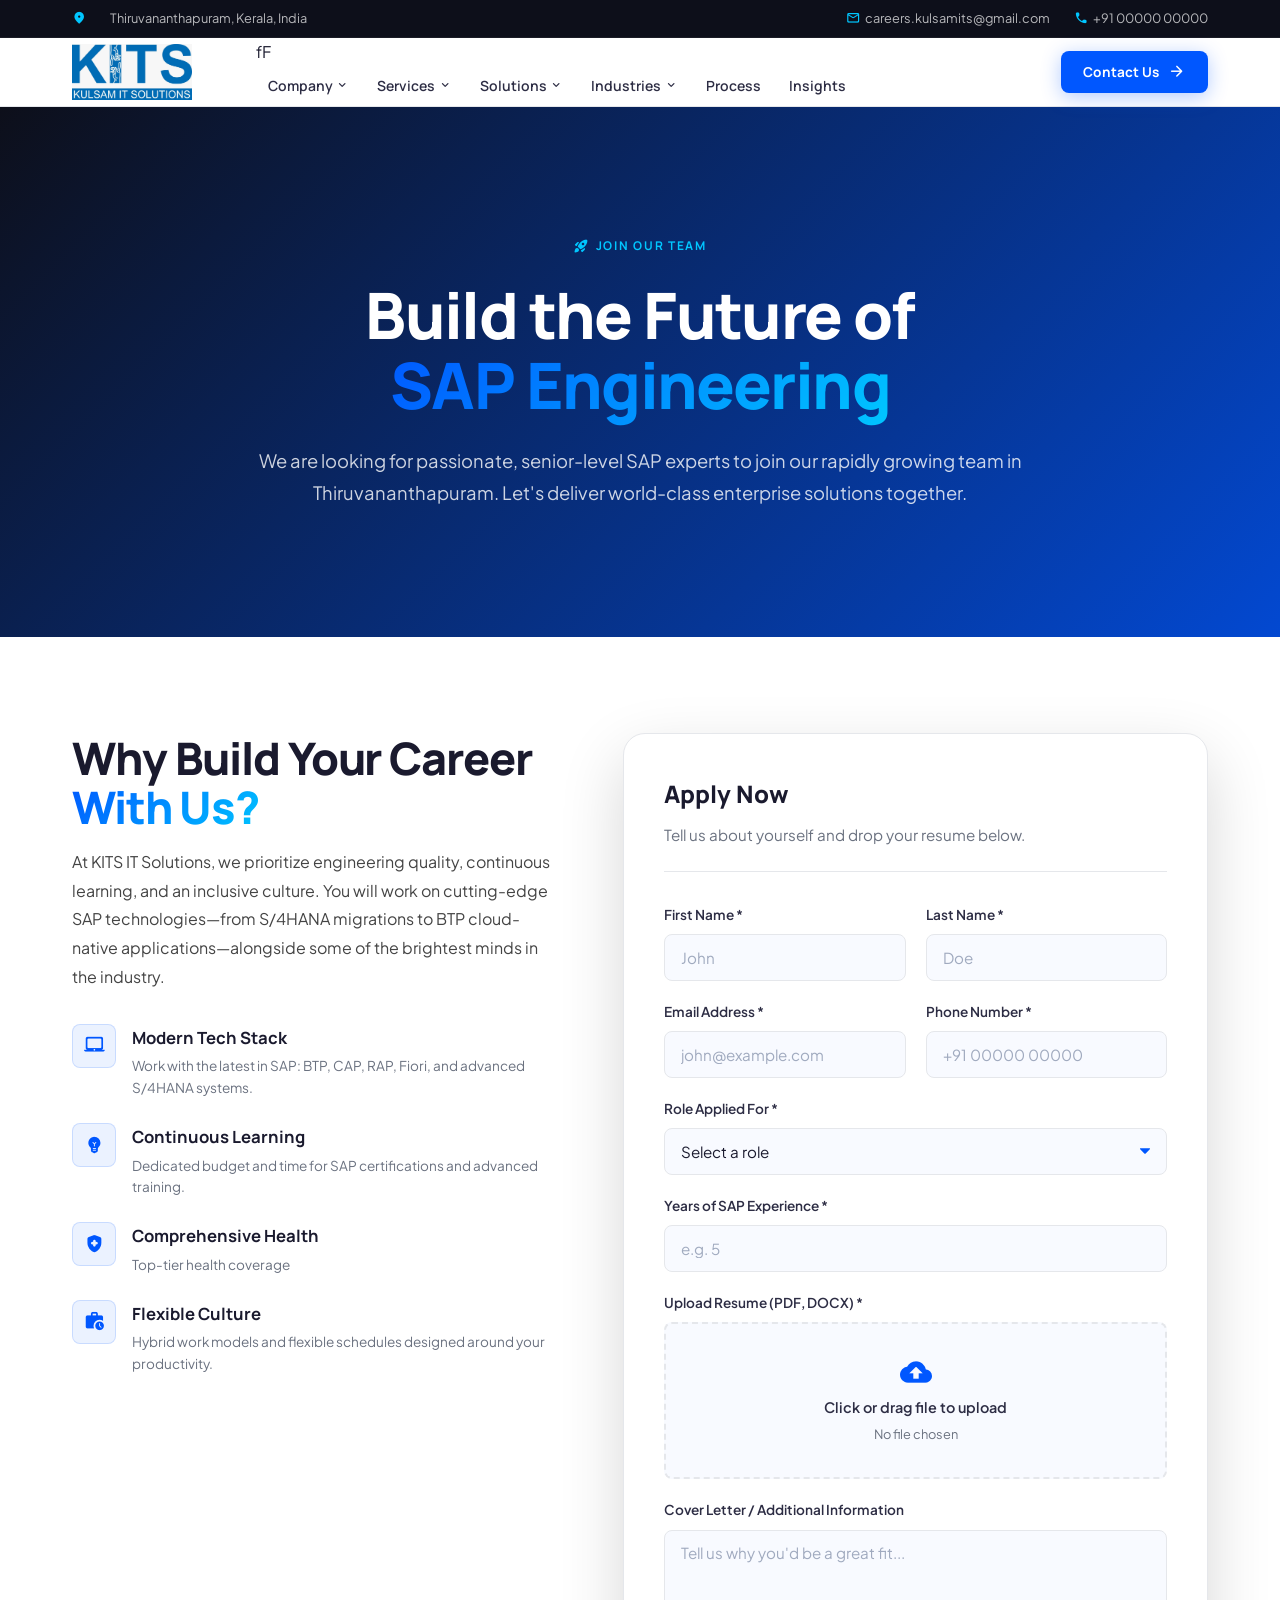
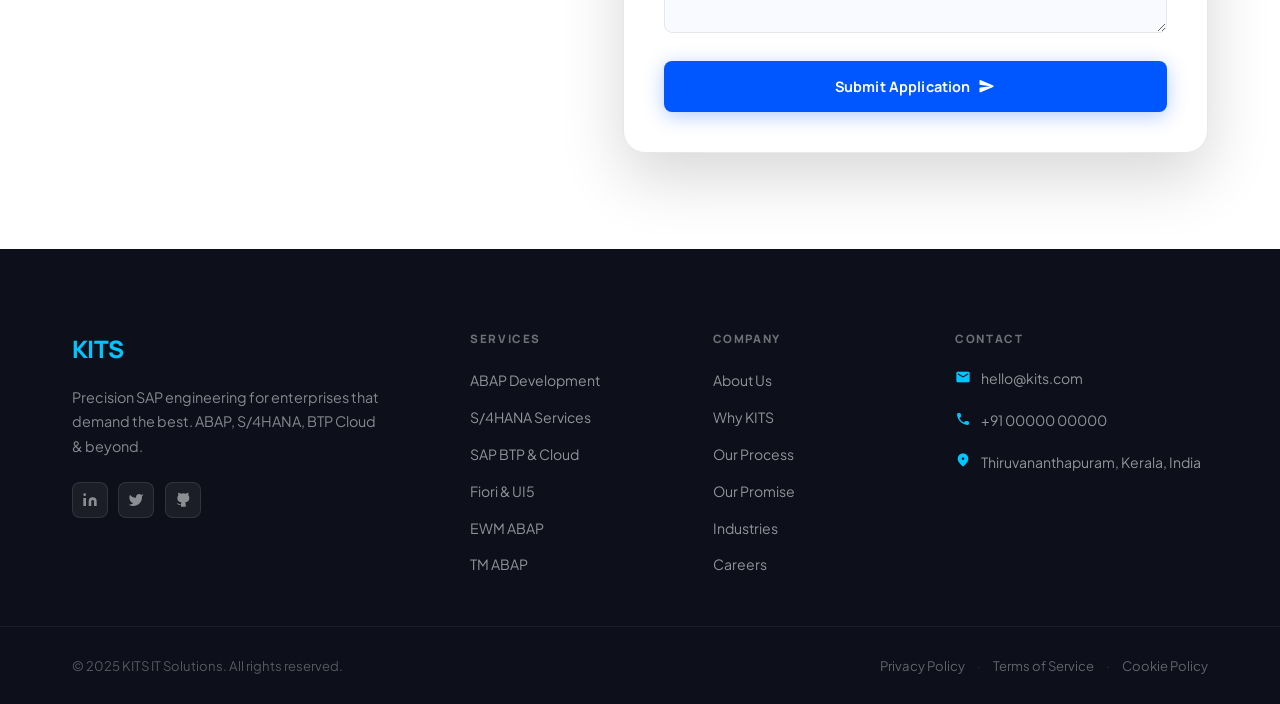
==== careers.html @ dc94e53b "careers.html" ====
<!DOCTYPE html>
<html lang="en">
<head>
  <meta charset="UTF-8"/>
  <meta name="viewport" content="width=device-width,initial-scale=1.0"/>
  <meta name="description" content="Join KITS  IT Solutions. We are looking for talented SAP professionals to join our team."/>
  <title>Careers | KITS IT Solutions</title>

  <!-- Google Fonts: Professional Stack -->
  <link rel="preconnect" href="https://fonts.googleapis.com"/>
  <link rel="preconnect" href="https://fonts.gstatic.com" crossorigin/>
  <link href="https://fonts.googleapis.com/css2?family=Plus+Jakarta+Sans:ital,wght@0,300;0,400;0,500;0,600;0,700;0,800;1,400&family=Manrope:wght@400;500;600;700;800&display=swap" rel="stylesheet"/>

  <!-- Google Material Icons -->
  <link href="https://fonts.googleapis.com/icon?family=Material+Icons+Round" rel="stylesheet"/>
  <link href="https://fonts.googleapis.com/icon?family=Material+Icons+Outlined" rel="stylesheet"/>

  <!-- Favicon -->
  <link rel="icon" type="image/svg+xml" href="data:image/svg+xml,<svg xmlns='http://www.w3.org/2000/svg' viewBox='0 0 32 32'><rect width='32' height='32' rx='8' fill='%230057FF'/><text x='5' y='23' font-ly='sans-serif' font-weight='900' font-size='17' fill='white'>K</text></svg>"/>

  <link rel="stylesheet" href="css/style.css"/>
</head>
<body>

<!-- ════════════════════════════════════════════════════════
     TOP BAR
════════════════════════════════════════════════════════ -->
<div class="topbar">
  <div class="topbar-inner">
    <div class="topbar-left">
      <span class="material-icons-round">location_on</span>
      Thiruvananthapuram, Kerala, India
    </div>
    <div class="topbar-right">
      <a href="mailto:careers.kulsamits@gmail.com">
        <span class="material-icons-round">mail_outline</span>
       careers.kulsamits@gmail.com
      </a>
      <a href="tel:+910000000000">
        <span class="material-icons-round">phone</span>
        +91 00000 00000
      </a>
    </div>
  </div>
</div>

<!-- ════════════════════════════════════════════════════════
     NAVBAR
════════════════════════════════════════════════════════ -->
<header id="navbar">
  <div class="nav-wrap">

    <img src="assets/images/kitss.jpeg" alt="Logo" width="120">
      <!-- Replace src with your actual logo: assets/images/logo.png -->
      <div class="logo-img-wrap">
        <div class="logo-fallback">
        </div>
      </div>
    </a>

    <nav class="nav-menu" aria-label="Main Navigation">fF
      <ul class="nav-list">

        <li class="has-dropdown">
          <a href="#">Company <span class="material-icons-round">expand_more</span></a>
          <div class="dropdown">
            <a href="index.html#about"><span class="material-icons-outlined">info</span>About Us</a>
            <a href="index.html#why"><span class="material-icons-outlined">groups</span>Leadership</a>
            <a href="index.html#trust"><span class="material-icons-outlined">handshake</span>Partnership</a>
            <a href="careers.html"><span class="material-icons-outlined">work</span>Careers</a>
          </div>
        </li>

        <li class="has-dropdown mega">
          <a href="#">Services <span class="material-icons-round">expand_more</span></a>
          <div class="dropdown mega-drop">
            <div class="mega-col">
              <p class="mega-heading">SAP Core</p>
              <a href="index.html#services"><span class="material-icons-outlined">code</span>ABAP Development</a>
              <a href="index.html#services"><span class="material-icons-outlined">rocket_launch</span>S/4HANA Services</a>
              <a href="index.html#services"><span class="material-icons-outlined">cloud</span>SAP BTP &amp; Cloud</a>
              <a href="index.html#services"><span class="material-icons-outlined">web</span>Fiori &amp; UI5</a>
            </div>
            <div class="mega-col">
              <p class="mega-heading">Specialist Modules</p>
              <a href="index.html#services"><span class="material-icons-outlined">warehouse</span>EWM ABAP</a>
              <a href="index.html#services"><span class="material-icons-outlined">local_shipping</span>TM ABAP</a>
              <a href="index.html#services"><span class="material-icons-outlined">integration_instructions</span>SAP Integration</a>
              <a href="index.html#services"><span class="material-icons-outlined">manage_accounts</span>SAP AMS</a>
            </div>
            <div class="mega-col">
              <p class="mega-heading">Advisory</p>
              <a href="index.html#process"><span class="material-icons-outlined">psychology</span>SAP Consulting</a>
              <a href="index.html#process"><span class="material-icons-outlined">sync_alt</span>Migration Services</a>
              <a href="index.html#process"><span class="material-icons-outlined">upgrade</span>Upgrade &amp; Rollout</a>
              <a href="index.html#process"><span class="material-icons-outlined">support_agent</span>Managed Services</a>
            </div>
          </div>
        </li>

        <li class="has-dropdown">
          <a href="#">Solutions <span class="material-icons-round">expand_more</span></a>
          <div class="dropdown">
            <a href="index.html#services"><span class="material-icons-outlined">dns</span>SAP Business Suite</a>
            <a href="index.html#services"><span class="material-icons-outlined">cloud_done</span>SAP Cloud ERP</a>
            <a href="index.html#services"><span class="material-icons-outlined">hub</span>SAP BTP Plat</a>
            <a href="index.html#services"><span class="material-icons-outlined">analytics</span>SAP Analytics Cloud</a>
          </div>
        </li>

        <li class="has-dropdown">
          <a href="#">Industries <span class="material-icons-round">expand_more</span></a>
          <div class="dropdown two-col">
            <a href="#"><span class="material-icons-outlined">precision_manufacturing</span>Manufacturing</a>
            <a href="#"><span class="material-icons-outlined">directions_car</span>Automotive</a>
            <a href="#"><span class="material-icons-outlined">water_drop</span>Oil &amp; Gas</a>
            <a href="#"><span class="material-icons-outlined">account_balance</span>BFSI</a>
            <a href="#"><span class="material-icons-outlined">restaurant</span>Food &amp; Beverage</a>
            <a href="#"><span class="material-icons-outlined">biotech</span>Life Science</a>
          </div>
        </li>

        <li><a href="index.html#process">Process</a></li>
        <li><a href="index.html#trust">Insights</a></li>
      </ul>
    </nav>

    <a href="index.html#cta" class="btn btn-primary nav-cta">
      Contact Us
      <span class="material-icons-round">arrow_forward</span>
    </a>

    <button class="hamburger" aria-label="Toggle menu" aria-expanded="false">
      <span class="material-icons-round">menu</span>
    </button>
  </div>

  <!-- Mobile Drawer -->
  <div class="mobile-drawer" id="mobileDrawer">
    <div class="drawer-inner">
      <button class="drawer-close" aria-label="Close menu">
        <span class="material-icons-round">close</span>
      </button>
      <a href="index.html#about">About Us</a>
      <a href="index.html#services">Services</a>
      <a href="index.html#why">Why KITS</a>
      <a href="index.html#process">Process</a>
      <a href="index.html#trust">Trust</a>
      <a href="index.html#cta" class="btn btn-primary">Contact Us</a>
    </div>
  </div>
</header>

<!-- ════════════════════════════════════════════════════════
     HERO: CAREERS
════════════════════════════════════════════════════════ -->
<section class="careers-hero section-dark" style="position: relative; padding: 8rem 0; overflow: hidden;">
  <!-- Full bleed background image with dark gradient overlay -->
  <div class="hero-bg-img" aria-hidden="true" style="background-image:url('https://images.unsplash.com/photo-1522071820081-009f0129c71c?w=1920&q=80&auto=format&fit=crop'); position: absolute; inset: 0; background-size: cover; background-position: center;"></div>
  <div class="hero-overlay" aria-hidden="true" style="position: absolute; inset: 0; background: linear-gradient(135deg, rgba(13, 15, 26, 0.95) 0%, rgba(0, 87, 255, 0.8) 100%);"></div>
  
  <div class="container" style="position: relative; z-index: 2; text-align: center;">
    <div class="section-eyebrow light reveal" style="justify-content: center; margin-bottom: 1.5rem;">
      <span class="material-icons-round">rocket_launch</span> Join Our Team
    </div>
    <h1 class="section-title light reveal rd1" style="font-size: clamp(2.5rem, 5vw, 4rem); margin-bottom: 1.5rem;">
      Build the Future of <br/><span class="highlight">SAP Engineering</span>
    </h1>
    <p class="section-desc reveal rd2" style="max-width: 60ch; margin: 0 auto; color: rgba(255,255,255,0.8); font-size: 1.15rem;">
      We are looking for passionate, senior-level SAP experts to join our rapidly growing team in Thiruvananthapuram. Let's deliver world-class enterprise solutions together.
    </p>
  </div>
</section>

<!-- ════════════════════════════════════════════════════════
     CAREERS FORM SECTION
════════════════════════════════════════════════════════ -->
<section class="section" id="apply">
  <div class="container">
    <div class="careers-layout">
      <!-- Left side: Value proposition -->
      <div class="careers-info reveal">
        <h2 class="section-title">Why Build Your Career <span class="highlight">With Us?</span></h2>
        <p class="body-text" style="margin-bottom: 2rem;">
          At  KITS  IT  Solutions, we prioritize engineering quality, continuous learning, and an inclusive culture. You will work on cutting-edge SAP technologies—from S/4HANA migrations to BTP cloud-native applications—alongside some of the brightest minds in the industry.
        </p>

        <div class="careers-perks">
          <div class="perk-item">
            <div class="perk-icon"><span class="material-icons-round">laptop_mac</span></div>
            <div>
              <h4>Modern Tech Stack</h4>
              <p>Work with the latest in SAP: BTP, CAP, RAP, Fiori, and advanced S/4HANA systems.</p>
            </div>
          </div>
          <div class="perk-item">
            <div class="perk-icon"><span class="material-icons-round">emoji_objects</span></div>
            <div>
              <h4>Continuous Learning</h4>
              <p>Dedicated budget and time for SAP certifications and advanced training.</p>
            </div>
          </div>
          <div class="perk-item">
            <div class="perk-icon"><span class="material-icons-round">health_and_safety</span></div>
            <div>
              <h4>Comprehensive Health</h4>
              <p>Top-tier health coverage </p>
            </div>
          </div>
          <div class="perk-item">
            <div class="perk-icon"><span class="material-icons-round">work_history</span></div>
            <div>
              <h4>Flexible Culture</h4>
              <p>Hybrid work models and flexible schedules designed around your productivity.</p>
            </div>
          </div>
        </div>
      </div>

      <!-- Right side: Application Form -->
      <div class="careers-form-wrap reveal rd1">
        <div class="form-card">
          <div class="form-header">
            <h3>Apply Now</h3>
            <p>Tell us about yourself and drop your resume below.</p>
          </div>
          
          <!-- We use formsubmit.co to send the application directly to the email without a backend -->
          <form action="https://formbold.com/s/9XlZM" method="POST" enctype="multipart/form-data" class="apply-form">
            
            <!-- Formsubmit Configurations -->
            <input type="hidden" name="_subject" value="New Career Application from KITS Website!">
            <input type="hidden" name="_captcha" value="false">
            <input type="hidden" name="_template" value="table">
            <!-- The _next input can be set to redirect to a thank you page. We can use the current page for now -->
            <!-- <input type="hidden" name="_next" value="https://yourwebsite.com/thanks.html"> -->

            <div class="form-row">
              <div class="form-group">
                <label for="firstName">First Name *</label>
                <input type="text" id="firstName" name="First Name" class="form-control" required placeholder="John">
              </div>
              <div class="form-group">
                <label for="lastName">Last Name *</label>
                <input type="text" id="lastName" name="Last Name" class="form-control" required placeholder="Doe">
              </div>
            </div>

            <div class="form-row">
              <div class="form-group">
                <label for="email">Email Address *</label>
                <input type="email" id="email" name="Email" class="form-control" required placeholder="john@example.com">
              </div>
              <div class="form-group">
                <label for="phone">Phone Number *</label>
                <input type="tel" id="phone" name="Phone" class="form-control" required placeholder="+91 00000 00000">
              </div>
            </div>

            <div class="form-group">
              <label for="role">Role Applied For *</label>
              <select id="role" name="Role" class="form-control form-select" required>
                <option value="" disabled selected>Select a role</option>
                <option value="Senior SAP ABAP Developer">Senior SAP ABAP Developer</option>
                <option value="SAP S/4HANA Consultant">SAP S/4HANA Consultant</option>
                <option value="SAP BTP / CAP Developer">SAP BTP / CAP Developer</option>
                <option value="SAP Fiori / UI5 Developer">SAP Fiori / UI5 Developer</option>
                <option value="SAP EWM Specialist">SAP EWM Specialist</option>
                <option value="SAP TM Specialist">SAP TM Specialist</option>
                <option value="Other">Other</option>
              </select>
            </div>

            <div class="form-group">
              <label for="experience">Years of SAP Experience *</label>
              <input type="number" id="experience" name="Experience (Years)" class="form-control" required min="0" max="40" placeholder="e.g. 5">
            </div>

            <div class="form-group">
              <label for="resume">Upload Resume (PDF, DOCX) *</label>
              <div class="file-upload-wrapper">
                <input type="file" id="resume" name="attachment" class="file-input" accept=".pdf,.doc,.docx" required>
                <div class="file-upload-ui">
                  <span class="material-icons-round file-icon">cloud_upload</span>
                  <span class="file-text">Click or drag file to upload</span>
                  <span class="file-name" id="fileName">No file chosen</span>
                </div>
              </div>
            </div>

            <div class="form-group">
              <label for="message">Cover Letter / Additional Information</label>
              <textarea id="message" name="Message" class="form-control" rows="4" placeholder="Tell us why you'd be a great fit..."></textarea>
            </div>

            <button type="submit" class="btn btn-primary submit-btn">
              Submit Application
              <span class="material-icons-round">send</span>
            </button>
          </form>
        </div>
      </div>
    </div>
  </div>
</section>

<!-- ════════════════════════════════════════════════════════
     FOOTER
════════════════════════════════════════════════════════ -->
<footer id="footer">
  <div class="footer-top">
    <div class="container footer-grid">

      <div class="footer-brand">
        <div class="logo-fallback footer-logo">
          <span>KITS</span>
        </div>
        <p>Precision SAP engineering for enterprises that demand the best. ABAP, S/4HANA, BTP Cloud &amp; beyond.</p>
        <div class="footer-social">
          <a href="#" aria-label="LinkedIn">
            <svg viewBox="0 0 24 24" fill="currentColor"><path d="M16 8a6 6 0 0 1 6 6v7h-4v-7a2 2 0 0 0-2-2 2 2 0 0 0-2 2v7h-4v-7a6 6 0 0 1 6-6z"/><rect x="2" y="9" width="4" height="12"/><circle cx="4" cy="4" r="2"/></svg>
          </a>
          <a href="#" aria-label="Twitter">
            <svg viewBox="0 0 24 24" fill="currentColor"><path d="M23 3a10.9 10.9 0 0 1-3.14 1.53 4.48 4.48 0 0 0-7.86 3v1A10.66 10.66 0 0 1 3 4s-4 9 5 13a11.64 11.64 0 0 1-7 2c9 5 20 0 20-11.5a4.5 4.5 0 0 0-.08-.83A7.72 7.72 0 0 0 23 3z"/></svg>
          </a>
          <a href="#" aria-label="GitHub">
            <svg viewBox="0 0 24 24" fill="currentColor"><path d="M9 19c-5 1.5-5-2.5-7-3m14 6v-3.87a3.37 3.37 0 0 0-.94-2.61c3.14-.35 6.44-1.54 6.44-7A5.44 5.44 0 0 0 20 4.77 5.07 5.07 0 0 0 19.91 1S18.73.65 16 2.48a13.38 13.38 0 0 0-7 0C6.27.65 5.09 1 5.09 1A5.07 5.07 0 0 0 5 4.77a5.44 5.44 0 0 0-1.5 3.78c0 5.42 3.3 6.61 6.44 7A3.37 3.37 0 0 0 9 18.13V22"/></svg>
          </a>
        </div>
      </div>

      <div class="footer-col">
        <h5>Services</h5>
        <ul>
          <li><a href="index.html#services">ABAP Development</a></li>
          <li><a href="index.html#services">S/4HANA Services</a></li>
          <li><a href="index.html#services">SAP BTP &amp; Cloud</a></li>
          <li><a href="index.html#services">Fiori &amp; UI5</a></li>
          <li><a href="index.html#services">EWM ABAP</a></li>
          <li><a href="index.html#services">TM ABAP</a></li>
        </ul>
      </div>

      <div class="footer-col">
        <h5>Company</h5>
        <ul>
          <li><a href="index.html#about">About Us</a></li>
          <li><a href="index.html#why">Why KITS</a></li>
          <li><a href="index.html#process">Our Process</a></li>
          <li><a href="index.html#trust">Our Promise</a></li>
          <li><a href="index.html#industries">Industries</a></li>
          <li><a href="careers.html">Careers</a></li>
        </ul>
      </div>

      <div class="footer-col">
        <h5>Contact</h5>
        <ul class="contact-list">
          <li>
            <span class="material-icons-round">mail</span>
            <a href="mailto:hello@kits.com">hello@kits.com</a>
          </li>
          <li>
            <span class="material-icons-round">call</span>
            <a href="tel:+910000000000">+91 00000 00000</a>
          </li>
          <li>
            <span class="material-icons-round">location_on</span>
            Thiruvananthapuram, Kerala, India
          </li>
        </ul>
      </div>

    </div>
  </div>

  <div class="footer-bottom">
    <div class="container footer-bottom-inner">
      <p>&copy; 2025 KITS IT Solutions. All rights reserved.</p>
      <div class="footer-legal">
        <a href="#">Privacy Policy</a>
        <span>·</span>
        <a href="#">Terms of Service</a>
        <span>·</span>
        <a href="#">Cookie Policy</a>
      </div>
    </div>
  </div>
</footer>

<script src="js/main.js" defer></script>
<!-- File Upload Script for custom UI -->
<script>
  document.addEventListener('DOMContentLoaded', () => {
    const fileInput = document.getElementById('resume');
    const fileNameDisplay = document.getElementById('fileName');

    if (fileInput) {
      fileInput.addEventListener('change', (e) => {
        if (e.target.files.length > 0) {
          fileNameDisplay.textContent = e.target.files[0].name;
          fileNameDisplay.style.color = 'var(--blue)';
          fileNameDisplay.style.fontWeight = '600';
        } else {
          fileNameDisplay.textContent = 'No file chosen';
          fileNameDisplay.style.color = '';
          fileNameDisplay.style.fontWeight = '';
        }
      });
    }
  });
</script>
</body>
</html>
---- css/style.css ----
/* ══════════════════════════════════════════════════════════
   KITS Kulism IT Solutions v2 — Professional Stylesheet
   Fonts: Plus Jakarta Sans + Manrope
   Icons: Google Material Icons
   ══════════════════════════════════════════════════════════ */

/* ─── RESET ────────────────────────────────────────────────── */
*,*::before,*::after{box-sizing:border-box;margin:0;padding:0}
html{scroll-behavior:smooth;font-size:16px}
body{font-family:'Plus Jakarta Sans',sans-serif;background:#fff;color:#1a1a2e;line-height:1.65;overflow-x:hidden;-webkit-font-smoothing:antialiased}
img{max-width:100%;display:block;object-fit:cover}
a{text-decoration:none;color:inherit}
ul{list-style:none}
button{cursor:pointer;border:none;background:none;font-family:inherit}
::selection{background:rgba(0,87,255,.18)}

/* ─── VARIABLES ─────────────────────────────────────────────── */
:root{
  --blue:      #0057FF;
  --blue-dk:   #0041CC;
  --cyan:      #00C6FF;
  --purple:    #7B2FFF;
  --orange:    #FF6B35;
  --dark:      #0D0F1A;
  --dark-2:    #13162A;
  --ink:       #1a1a2e;
  --ink-soft:  #2d2d44;
  --muted:     #6B7280;
  --border:    #E5E7EB;
  --bg-alt:    #F8FAFF;
  --white:     #fff;
  --grad-main: linear-gradient(135deg,#0057FF 0%,#00C6FF 100%);
  --grad-hero: linear-gradient(160deg,#0057FF 0%,#7B2FFF 60%,#00C6FF 100%);
  --shadow-sm: 0 2px 8px rgba(0,0,0,.08);
  --shadow-md: 0 8px 32px rgba(0,0,0,.12);
  --shadow-lg: 0 24px 64px rgba(0,0,0,.16);
  --r-sm:  8px;
  --r:     14px;
  --r-lg:  22px;
  --r-xl:  32px;
  --ease:  cubic-bezier(.22,1,.36,1);
}

/* ─── SCROLLBAR ─────────────────────────────────────────────── */
::-webkit-scrollbar{width:6px}
::-webkit-scrollbar-track{background:#f0f0f0}
::-webkit-scrollbar-thumb{background:var(--blue);border-radius:99px}

/* ─── CONTAINER ─────────────────────────────────────────────── */
.container{max-width:1200px;margin:0 auto;padding:0 2rem}

/* ─── REVEAL ANIMATIONS ─────────────────────────────────────── */
.reveal{opacity:0;transform:translateY(40px);transition:opacity .75s var(--ease),transform .75s var(--ease)}
.reveal.in-view{opacity:1;transform:none}
.rd1{transition-delay:.12s}
.rd2{transition-delay:.24s}
.rd3{transition-delay:.36s}
.rd4{transition-delay:.48s}

/* ─── KINETIC ANIMATIONS ────────────────────────────────────── */
@keyframes kinetic-slide-up{
  from{opacity:0;transform:translateY(50px) skewY(1deg)}
  to  {opacity:1;transform:none}
}
@keyframes kinetic-fade-in{
  from{opacity:0;transform:translateY(20px)}
  to  {opacity:1;transform:none}
}
@keyframes float-y{
  0%,100%{transform:translateY(0)}
  50%    {transform:translateY(-16px)}
}
@keyframes float-y2{
  0%,100%{transform:translateY(0) rotate(-3deg)}
  50%    {transform:translateY(-12px) rotate(3deg)}
}
@keyframes ticker-scroll{
  from{transform:translateX(0)}
  to  {transform:translateX(-50%)}
}
@keyframes pulse-ring{
  0%{transform:scale(1);opacity:.6}
  100%{transform:scale(2.2);opacity:0}
}
@keyframes spin-slow{
  from{transform:rotate(0deg)}
  to  {transform:rotate(360deg)}
}
@keyframes bar-grow{
  from{width:0}
  to  {width:var(--w)}
}

.kinetic-slide{
  display:inline-block;
  opacity:0;
  animation:kinetic-slide-up .9s var(--ease) both;
  animation-delay:var(--delay,0s);
}
.kinetic-fade{
  opacity:0;
  animation:kinetic-fade-in .75s var(--ease) both;
  animation-delay:var(--delay,0s);
}

/* ─── UTILITY ───────────────────────────────────────────────── */
.highlight{
  background:var(--grad-main);
  -webkit-background-clip:text;
  -webkit-text-fill-color:transparent;
  background-clip:text;
}
.section{padding:6rem 0}
.section-dark{background:var(--dark);color:var(--white)}
.section-light-alt{background:var(--bg-alt)}
.section-header{margin-bottom:3.5rem}
.section-eyebrow{
  display:inline-flex;align-items:center;gap:.4rem;
  font-family:'Manrope',sans-serif;font-size:.75rem;font-weight:700;
  letter-spacing:.14em;text-transform:uppercase;color:var(--blue);
  margin-bottom:1rem;
}
.section-eyebrow.light{color:var(--cyan)}
.section-eyebrow .material-icons-round{font-size:1rem}
.section-title{
  font-family:'Manrope',sans-serif;
  font-size:clamp(1.9rem,3.5vw,3rem);
  font-weight:800;letter-spacing:-.025em;line-height:1.1;
  color:var(--ink);margin-bottom:1rem;
}
.section-title.light{color:var(--white)}
.section-desc{font-size:1.05rem;color:var(--muted);line-height:1.75}
.body-text{font-size:1rem;color:#444;line-height:1.8;margin-bottom:1rem}
.section-cta{text-align:center;margin-top:3rem}

/* ─── BUTTONS ───────────────────────────────────────────────── */
.btn{
  display:inline-flex;align-items:center;gap:.5rem;
  font-family:'Manrope',sans-serif;font-weight:700;font-size:.9rem;
  letter-spacing:.01em;padding:.75rem 1.6rem;border-radius:var(--r-sm);
  transition:all .25s var(--ease);position:relative;overflow:hidden;
  white-space:nowrap;
}
.btn .material-icons-round{font-size:1.1rem;transition:transform .25s}
.btn:hover .material-icons-round{transform:translateX(3px)}

.btn-primary{
  background:var(--blue);color:#fff;
  box-shadow:0 4px 20px rgba(0,87,255,.3);
}
.btn-primary:hover{background:var(--blue-dk);box-shadow:0 8px 28px rgba(0,87,255,.45);transform:translateY(-2px)}

.btn-outline{
  background:transparent;color:var(--white);
  border:2px solid rgba(255,255,255,.35);
}
.btn-outline:hover{border-color:#fff;background:rgba(255,255,255,.1);transform:translateY(-2px)}

.btn-outline-light{
  background:transparent;color:var(--white);
  border:2px solid rgba(255,255,255,.45);
}
.btn-outline-light:hover{background:rgba(255,255,255,.12);transform:translateY(-2px)}

.btn-white{
  background:#fff;color:var(--blue);
  box-shadow:0 4px 20px rgba(0,0,0,.15);
}
.btn-white:hover{background:#f0f4ff;transform:translateY(-2px)}

.btn-lg{padding:.95rem 2.2rem;font-size:.95rem}

/* ══════════════════════════════════════════════════════════
   TOP BAR
══════════════════════════════════════════════════════════ */
.topbar{
  background:var(--dark);color:rgba(255,255,255,.7);
  font-size:.8rem;padding:.5rem 0;
  border-bottom:1px solid rgba(255,255,255,.06);
}
.topbar-inner{
  max-width:1200px;margin:0 auto;padding:0 2rem;
  display:flex;justify-content:space-between;align-items:center;
  flex-wrap:wrap;gap:.5rem;
}
.topbar-left,.topbar-right{display:flex;align-items:center;gap:1.5rem}
.topbar-left .material-icons-round,
.topbar-right .material-icons-round{font-size:.9rem;color:var(--cyan)}
.topbar-right a{
  display:flex;align-items:center;gap:.3rem;color:rgba(255,255,255,.7);
  transition:color .2s;
}
.topbar-right a:hover{color:#fff}

/* ══════════════════════════════════════════════════════════
   NAVBAR
══════════════════════════════════════════════════════════ */
#navbar{
  position:sticky;top:0;z-index:1000;
  background:rgba(255,255,255,.97);
  backdrop-filter:blur(20px);-webkit-backdrop-filter:blur(20px);
  border-bottom:1px solid var(--border);
  transition:box-shadow .3s;
}
#navbar.scrolled{box-shadow:0 4px 24px rgba(0,0,0,.1)}
.nav-wrap{
  max-width:1200px;margin:0 auto;padding:0 2rem;
  display:flex;align-items:center;gap:2rem;height:68px;
}

/* Logo */
.nav-logo{flex-shrink:0}
.logo-fallback{
  font-family:'Manrope',sans-serif;font-weight:900;font-size:1.3rem;
  letter-spacing:-.03em;display:flex;align-items:baseline;gap:2px;
}
.logo-fallback span{color:var(--blue)}
.logo-fallback em{font-style:normal;color:var(--ink);font-weight:500;font-size:1rem}
.footer-logo{font-size:1.5rem}
.footer-logo span{color:var(--cyan)}
.footer-logo em{color:rgba(255,255,255,.8)}

/* Nav menu */
.nav-menu{flex:1}
.nav-list{display:flex;align-items:center;gap:.25rem}
.nav-list > li > a{
  display:flex;align-items:center;gap:.15rem;
  font-family:'Manrope',sans-serif;font-weight:600;font-size:.875rem;
  color:var(--ink-soft);padding:.5rem .75rem;border-radius:6px;
  transition:color .2s,background .2s;white-space:nowrap;
}
.nav-list > li > a .material-icons-round{font-size:.9rem;transition:transform .25s}
.nav-list > li:hover > a{color:var(--blue);background:rgba(0,87,255,.06)}
.nav-list > li:hover > a .material-icons-round{transform:rotate(180deg)}

/* Dropdown */
.has-dropdown{position:relative}
.dropdown{
  position:absolute;top:calc(100% + 8px);left:0;
  background:#fff;border:1px solid var(--border);
  border-radius:var(--r);min-width:240px;
  padding:.75rem;
  box-shadow:var(--shadow-lg);
  opacity:0;pointer-events:none;transform:translateY(10px);
  transition:all .25s var(--ease);z-index:100;
}
.has-dropdown:hover .dropdown{opacity:1;pointer-events:all;transform:none}
.dropdown a{
  display:flex;align-items:center;gap:.6rem;
  font-size:.875rem;font-weight:500;color:var(--ink-soft);
  padding:.6rem .8rem;border-radius:var(--r-sm);
  transition:all .2s;
}
.dropdown a .material-icons-outlined{font-size:1.1rem;color:var(--blue)}
.dropdown a:hover{background:rgba(0,87,255,.06);color:var(--blue)}
.dropdown.two-col{display:grid;grid-template-columns:1fr 1fr;min-width:360px}

/* Mega dropdown */
.mega-drop{
  position:absolute;top:calc(100% + 8px);left:50%;transform:translateX(-50%) translateY(10px);
  min-width:680px;display:grid;grid-template-columns:1fr 1fr 1fr;gap:1.5rem;
  opacity:0;pointer-events:none;transition:all .25s var(--ease);
}
.has-dropdown:hover .mega-drop{opacity:1;pointer-events:all;transform:translateX(-50%) translateY(0)}
.mega-heading{
  font-family:'Manrope',sans-serif;font-size:.7rem;font-weight:700;
  letter-spacing:.12em;text-transform:uppercase;color:var(--muted);
  padding:.4rem .8rem .8rem;border-bottom:1px solid var(--border);
  margin-bottom:.4rem;
}

/* Nav CTA */
.nav-cta{flex-shrink:0;font-size:.85rem;padding:.6rem 1.4rem}

/* Hamburger */
.hamburger{
  display:none;color:var(--ink);padding:.3rem;
  margin-left:auto;
}
.hamburger .material-icons-round{font-size:1.6rem}

/* Mobile drawer */
.mobile-drawer{
  display:none;position:fixed;inset:0;z-index:999;
  background:rgba(10,12,20,.97);backdrop-filter:blur(20px);
  padding:5rem 2rem 2rem;flex-direction:column;gap:1.5rem;
  transform:translateX(100%);transition:transform .35s var(--ease);
}
.mobile-drawer.open{transform:none}
.mobile-drawer a{
  font-family:'Manrope',sans-serif;font-size:1.5rem;font-weight:700;
  color:rgba(255,255,255,.7);transition:color .2s;
}
.mobile-drawer a:hover,.mobile-drawer a.btn{color:#fff}
.mobile-drawer a.btn{
  margin-top:1rem;justify-content:center;font-size:1rem;
}
.drawer-close{
  position:absolute;top:1.2rem;right:1.5rem;
  color:#fff;font-size:1.8rem;
}
.drawer-close .material-icons-round{font-size:2rem}

/* ══════════════════════════════════════════════════════════
   HERO
══════════════════════════════════════════════════════════ */
#hero{
  position:relative;min-height:100vh;
  display:flex;flex-direction:column;justify-content:center;
  overflow:hidden;
}
.hero-bg-img{
  position:absolute;inset:0;
  background-size:cover;background-position:center;
  transform:scale(1.05);
  animation:subtle-zoom 20s ease-in-out infinite alternate;
}
@keyframes subtle-zoom{
  from{transform:scale(1.05)}
  to  {transform:scale(1.12)}
}
.hero-overlay{
  position:absolute;inset:0;
  background:linear-gradient(135deg,rgba(0,15,40,.88) 0%,rgba(0,40,120,.75) 50%,rgba(30,0,80,.7) 100%);
}

/* Kinetic grid lines */
.kinetic-grid{
  position:absolute;inset:0;pointer-events:none;overflow:hidden;
}
.kg-line{
  position:absolute;width:1px;height:100%;
  background:linear-gradient(180deg,transparent,rgba(255,255,255,.06),transparent);
  animation:kg-drift 8s ease-in-out infinite;
}
.kg-line:nth-child(1){left:15%;animation-delay:0s}
.kg-line:nth-child(2){left:32%;animation-delay:1.5s}
.kg-line:nth-child(3){left:52%;animation-delay:3s}
.kg-line:nth-child(4){left:72%;animation-delay:4.5s}
.kg-line:nth-child(5){left:88%;animation-delay:6s}
@keyframes kg-drift{
  0%,100%{opacity:.4;transform:scaleY(1)}
  50%    {opacity:.8;transform:scaleY(1.04)}
}

.hero-content-wrap{
  position:relative;z-index:2;
  flex:1;display:flex;align-items:center;padding:7rem 0 5rem;
}
.hero-inner{
  display:grid;grid-template-columns:1fr 1fr;gap:4rem;align-items:center;
}

/* Hero text */
.hero-badge{
  display:inline-flex;align-items:center;gap:.5rem;
  font-family:'Manrope',sans-serif;font-size:.78rem;font-weight:700;
  letter-spacing:.1em;text-transform:uppercase;color:var(--cyan);
  border:1px solid rgba(0,198,255,.3);background:rgba(0,198,255,.08);
  padding:.45rem 1rem;border-radius:99px;margin-bottom:1.5rem;
}
.hero-badge .material-icons-round{font-size:.95rem}

.hero-title{
  font-family:'Manrope',sans-serif;
  font-size:clamp(2.8rem,5.5vw,4.8rem);
  font-weight:900;letter-spacing:-.035em;line-height:1.05;
  color:#fff;margin-bottom:1.5rem;
}
.line-wrap{display:block;overflow:hidden;padding-bottom:.08em}
.gradient-line .line{
  background:linear-gradient(90deg,#00C6FF,#7B2FFF);
  -webkit-background-clip:text;-webkit-text-fill-color:transparent;background-clip:text;
}

.hero-sub{
  font-size:1.1rem;color:rgba(255,255,255,.72);
  line-height:1.75;margin-bottom:2rem;max-width:46ch;
}
.hero-btns{display:flex;gap:1rem;flex-wrap:wrap;margin-bottom:2rem}

.hero-trust{display:flex;flex-wrap:wrap;gap:1.5rem}
.trust-item{
  display:flex;align-items:center;gap:.4rem;
  font-size:.82rem;font-weight:600;color:rgba(255,255,255,.7);
}
.trust-item .material-icons-round{font-size:1rem;color:#4ADE80}

/* Hero card */
.hero-card-wrap{position:relative}
.hero-card{
  background:rgba(255,255,255,.07);
  border:1px solid rgba(255,255,255,.15);
  border-radius:var(--r-lg);padding:1.75rem;
  backdrop-filter:blur(24px);-webkit-backdrop-filter:blur(24px);
  box-shadow:0 32px 80px rgba(0,0,0,.4);
  animation:float-y 7s ease-in-out infinite;
}
.hc-header{
  display:flex;align-items:center;gap:.75rem;margin-bottom:1.5rem;
  padding-bottom:1.2rem;border-bottom:1px solid rgba(255,255,255,.1);
}
.hc-icon{
  width:44px;height:44px;border-radius:var(--r-sm);
  background:var(--grad-main);
  display:flex;align-items:center;justify-content:center;flex-shrink:0;
}
.hc-icon .material-icons-round{font-size:1.3rem;color:#fff}
.hc-header strong{display:block;font-family:'Manrope',sans-serif;font-size:.95rem;font-weight:700;color:#fff}
.hc-header span{font-size:.78rem;color:rgba(255,255,255,.5)}
.hc-stats{display:grid;grid-template-columns:repeat(4,1fr);gap:.75rem;margin-bottom:1.5rem}
.hc-stat{
  text-align:center;padding:.75rem .5rem;
  background:rgba(255,255,255,.06);border-radius:var(--r-sm);
  border:1px solid rgba(255,255,255,.08);
}
.hc-stat b{display:block;font-family:'Manrope',sans-serif;font-size:1.4rem;font-weight:800;color:var(--cyan)}
.hc-stat small{font-size:.7rem;color:rgba(255,255,255,.5)}
.hc-bars{display:flex;flex-direction:column;gap:.75rem}
.hc-bar-row span:first-child{font-size:.75rem;color:rgba(255,255,255,.6)}
.hc-bar-row{display:grid;grid-template-columns:1fr auto;gap:.3rem;align-items:center}
.hc-bar-row span:last-of-type{font-size:.75rem;color:rgba(255,255,255,.5);text-align:right}
.hc-track{grid-column:1/-1;height:5px;background:rgba(255,255,255,.08);border-radius:99px;overflow:hidden}
.hc-fill{
  height:100%;border-radius:99px;background:var(--c,#0057FF);width:0;
  animation:bar-grow 1.5s var(--ease) 1.2s both;
}

/* Floating badges on hero card */
.float-badge{
  position:absolute;
  background:rgba(255,255,255,.12);border:1px solid rgba(255,255,255,.2);
  backdrop-filter:blur(16px);border-radius:99px;
  display:flex;align-items:center;gap:.5rem;
  padding:.55rem 1rem;font-size:.78rem;font-weight:600;color:#fff;
  white-space:nowrap;
}
.float-badge .material-icons-round{font-size:1rem;color:var(--cyan)}
.fb-1{top:-1.5rem;right:-1rem;animation:float-y 6s ease-in-out infinite}
.fb-2{bottom:-1rem;left:-1rem;animation:float-y2 8s ease-in-out infinite}

/* Scroll cue */
.scroll-cue{
  position:absolute;bottom:2rem;left:50%;transform:translateX(-50%);
  z-index:2;color:#fff;opacity:.6;
  animation:float-y 2s ease-in-out infinite;
  transition:opacity .2s;
}
.scroll-cue:hover{opacity:1}
.scroll-cue .material-icons-round{font-size:2rem}

/* ══════════════════════════════════════════════════════════
   TICKER
══════════════════════════════════════════════════════════ */
.ticker-section{
  background:var(--dark-2);border-top:1px solid rgba(255,255,255,.05);
  border-bottom:1px solid rgba(255,255,255,.05);
  padding:1.2rem 0;display:flex;align-items:center;gap:2rem;overflow:hidden;
}
.ticker-label{
  flex-shrink:0;font-family:'Manrope',sans-serif;font-size:.7rem;font-weight:700;
  letter-spacing:.12em;text-transform:uppercase;color:var(--muted);
  padding:0 2rem;white-space:nowrap;
  border-right:1px solid rgba(255,255,255,.08);padding-right:2rem;
}
.ticker-track-wrap{flex:1;overflow:hidden;mask-image:linear-gradient(90deg,transparent,black 5%,black 95%,transparent)}
.ticker-track{
  display:flex;gap:0;
  animation:ticker-scroll 30s linear infinite;
  width:max-content;
}
.ticker-track span{
  font-family:'Manrope',sans-serif;font-size:.82rem;font-weight:600;
  color:rgba(255,255,255,.5);padding:.25rem 2rem;white-space:nowrap;
  border-right:1px solid rgba(255,255,255,.08);transition:color .2s;
}
.ticker-track span:hover{color:var(--cyan)}

/* ══════════════════════════════════════════════════════════
   ABOUT
══════════════════════════════════════════════════════════ */
.about-grid{
  display:grid;grid-template-columns:1fr 1fr;gap:5rem;align-items:center;
}
.about-visual{position:relative}
.about-img-grid{display:grid;grid-template-columns:1.4fr 1fr;gap:1rem;border-radius:var(--r-lg);overflow:visible}
.aig-main{border-radius:var(--r-lg);overflow:hidden;height:400px;box-shadow:var(--shadow-lg)}
.aig-main img{width:100%;height:100%;transition:transform .6s var(--ease)}
.aig-main:hover img{transform:scale(1.04)}
.aig-side{display:flex;flex-direction:column;gap:1rem}
.aig-side > div,
.aig-side img{
  border-radius:var(--r);overflow:hidden;flex:1;
  box-shadow:var(--shadow-md);transition:transform .6s var(--ease);
  height:auto;
}
.aig-side > div{height:50%}
.aig-side > div img{width:100%;height:100%}
.aig-side > div:hover img{transform:scale(1.04)}

.about-exp-badge{
  position:absolute;bottom:-1.5rem;left:-1.5rem;
  background:#fff;border-radius:var(--r);padding:1.2rem 1.5rem;
  box-shadow:var(--shadow-lg);
  display:flex;align-items:center;gap:.8rem;
  border:1px solid var(--border);
}
.about-exp-badge b{
  font-family:'Manrope',sans-serif;font-size:2.2rem;font-weight:900;
  color:var(--blue);line-height:1;
}
.about-exp-badge span{font-size:.82rem;color:var(--muted);line-height:1.4}

.about-content{padding-left:1rem}
.about-pillars{display:grid;grid-template-columns:1fr 1fr;gap:1rem;margin:1.75rem 0 2rem}
.pillar{
  display:flex;align-items:flex-start;gap:.75rem;
  padding:1rem;background:var(--bg-alt);border-radius:var(--r);
  border:1px solid var(--border);transition:border-color .25s,box-shadow .25s;
}
.pillar:hover{border-color:rgba(0,87,255,.2);box-shadow:0 4px 16px rgba(0,87,255,.08)}
.pillar-icon{
  width:36px;height:36px;border-radius:var(--r-sm);
  background:rgba(0,87,255,.1);display:flex;align-items:center;justify-content:center;
  flex-shrink:0;
}
.pillar-icon .material-icons-round{font-size:1.1rem;color:var(--blue)}
.pillar h4{font-family:'Manrope',sans-serif;font-size:.88rem;font-weight:700;color:var(--ink);margin-bottom:.25rem}
.pillar p{font-size:.8rem;color:var(--muted);line-height:1.5}

/* ══════════════════════════════════════════════════════════
   SERVICES
══════════════════════════════════════════════════════════ */
.services-grid{
  display:grid;grid-template-columns:repeat(3,1fr);gap:1.5rem;
}
.svc-card{
  background:rgba(255,255,255,.04);border:1px solid rgba(255,255,255,.08);
  border-radius:var(--r-lg);overflow:hidden;
  transition:transform .4s var(--ease),border-color .4s,box-shadow .4s;
  transition-delay:calc(var(--i) * .06s);
}
.svc-card:hover{transform:translateY(-10px);border-color:rgba(0,87,255,.4);box-shadow:0 24px 60px rgba(0,87,255,.15)}
.svc-img{position:relative;height:200px;overflow:hidden}
.svc-img img{width:100%;height:100%;transition:transform .6s var(--ease)}
.svc-card:hover .svc-img img{transform:scale(1.08)}
.svc-img-overlay{
  position:absolute;inset:0;
  background:linear-gradient(180deg,transparent 30%,rgba(13,15,26,.9) 100%);
}
.svc-body{padding:1.5rem}
.svc-icon{
  width:46px;height:46px;border-radius:var(--r-sm);
  background:rgba(0,87,255,.15);border:1px solid rgba(0,87,255,.2);
  display:flex;align-items:center;justify-content:center;
  margin-bottom:1rem;margin-top:-3rem;position:relative;z-index:1;
  --icon-c:#0057FF;
}
.svc-icon .material-icons-round{font-size:1.4rem;color:var(--icon-c)}
.svc-card h3{
  font-family:'Manrope',sans-serif;font-size:1.1rem;font-weight:700;
  color:#fff;margin-bottom:.65rem;
}
.svc-card p{font-size:.875rem;color:rgba(255,255,255,.55);line-height:1.65;margin-bottom:1rem}
.svc-list{display:flex;flex-direction:column;gap:.4rem;margin-bottom:1.25rem}
.svc-list li{
  display:flex;align-items:center;gap:.5rem;
  font-size:.8rem;color:rgba(255,255,255,.6);
}
.svc-list li .material-icons-round{font-size:.9rem;color:var(--cyan)}
.svc-link{
  display:inline-flex;align-items:center;gap:.35rem;
  font-family:'Manrope',sans-serif;font-size:.82rem;font-weight:700;
  color:var(--cyan);transition:gap .25s;
}
.svc-link .material-icons-round{font-size:.95rem}
.svc-card:hover .svc-link{gap:.6rem}

/* ══════════════════════════════════════════════════════════
   STATS BANNER
══════════════════════════════════════════════════════════ */
.stats-banner{
  background:var(--grad-main);
  padding:3rem 0;
}
.stats-inner{
  display:flex;align-items:center;justify-content:space-around;
  flex-wrap:wrap;gap:2rem;
}
.stat-item{text-align:center}
.stat-item .material-icons-round{font-size:2rem;color:rgba(255,255,255,.7);margin-bottom:.5rem}
.stat-item b{
  display:block;font-family:'Manrope',sans-serif;
  font-size:clamp(2rem,4vw,3.2rem);font-weight:900;color:#fff;line-height:1;
}
.stat-item p{font-size:.85rem;color:rgba(255,255,255,.75);font-weight:600;margin-top:.3rem}
.stat-sep{width:1px;height:60px;background:rgba(255,255,255,.2);flex-shrink:0}

/* ══════════════════════════════════════════════════════════
   WHY CHOOSE US
══════════════════════════════════════════════════════════ */
.why-layout{
  display:grid;grid-template-columns:1fr 1fr;gap:4rem;align-items:center;
  margin-top:3rem;
}
.why-img{position:relative;border-radius:var(--r-xl);overflow:hidden;height:480px}
.why-img img{width:100%;height:100%;object-fit:cover;transition:transform .6s var(--ease)}
.why-img:hover img{transform:scale(1.04)}
.why-img-badge{
  position:absolute;bottom:1.5rem;left:1.5rem;
  background:rgba(255,255,255,.95);border-radius:var(--r);
  padding:1rem 1.25rem;display:flex;align-items:center;gap:.75rem;
  box-shadow:var(--shadow-md);
}
.why-img-badge .material-icons-round{font-size:1.5rem;color:var(--blue)}
.why-img-badge strong{display:block;font-family:'Manrope',sans-serif;font-size:.95rem;font-weight:700;color:var(--ink)}
.why-img-badge span{font-size:.78rem;color:var(--muted)}

.why-features{display:flex;flex-direction:column;gap:1.5rem}
.why-feat{
  display:flex;gap:1.2rem;align-items:flex-start;
  padding:1.5rem;border:1px solid var(--border);border-radius:var(--r);
  transition:border-color .25s,box-shadow .25s,transform .3s var(--ease);
}
.why-feat:hover{border-color:rgba(0,87,255,.2);box-shadow:0 8px 24px rgba(0,87,255,.08);transform:translateX(4px)}
.wf-icon{
  width:50px;height:50px;border-radius:var(--r-sm);
  background:rgba(0,87,255,.1);border:1px solid rgba(0,87,255,.15);
  display:flex;align-items:center;justify-content:center;flex-shrink:0;
  --wfi-c:#0057FF;transition:background .25s;
}
.why-feat:hover .wf-icon{background:rgba(0,87,255,.15)}
.wf-icon .material-icons-round{font-size:1.4rem;color:var(--wfi-c)}
.wf-body h4{font-family:'Manrope',sans-serif;font-size:1rem;font-weight:700;color:var(--ink);margin-bottom:.4rem}
.wf-body p{font-size:.88rem;color:var(--muted);line-height:1.65}

/* ══════════════════════════════════════════════════════════
   PROCESS
══════════════════════════════════════════════════════════ */
.process-wrap{position:relative;margin-top:2rem}
.process-line{
  position:absolute;top:90px;left:10%;right:10%;height:2px;
  background:linear-gradient(90deg,var(--blue),var(--cyan),var(--purple));
  opacity:.3;
}
.process-steps{
  display:grid;grid-template-columns:repeat(5,1fr);
  gap:1.5rem;position:relative;
}
.proc-step{text-align:center}
.ps-num{
  font-family:'Manrope',sans-serif;font-size:.7rem;font-weight:800;
  letter-spacing:.14em;color:var(--blue);margin-bottom:.5rem;
}
.ps-icon{
  width:60px;height:60px;border-radius:50%;
  background:var(--bg-alt);border:2px solid var(--border);
  display:flex;align-items:center;justify-content:center;
  margin:0 auto .75rem;transition:background .3s,border-color .3s,box-shadow .3s;
}
.proc-step:hover .ps-icon{background:var(--blue);border-color:var(--blue);box-shadow:0 0 0 8px rgba(0,87,255,.12)}
.ps-icon .material-icons-round{font-size:1.4rem;color:var(--blue);transition:color .3s}
.proc-step:hover .ps-icon .material-icons-round{color:#fff}
.ps-img{
  border-radius:var(--r);overflow:hidden;height:140px;margin-bottom:1rem;
  box-shadow:var(--shadow-sm);
}
.ps-img img{width:100%;height:100%;transition:transform .5s var(--ease)}
.proc-step:hover .ps-img img{transform:scale(1.06)}
.proc-step h4{font-family:'Manrope',sans-serif;font-size:.9rem;font-weight:700;color:var(--ink);margin-bottom:.4rem}
.proc-step p{font-size:.78rem;color:var(--muted);line-height:1.55}

/* ══════════════════════════════════════════════════════════
   INDUSTRIES
══════════════════════════════════════════════════════════ */
.industries-grid{
  display:grid;grid-template-columns:repeat(3,1fr);gap:1.5rem;margin-top:2rem;
}
.ind-card{
  position:relative;border-radius:var(--r-lg);overflow:hidden;
  height:240px;cursor:pointer;
  transition-delay:calc(var(--i) * .08s);
}
.ind-card img{width:100%;height:100%;transition:transform .6s var(--ease)}
.ind-card:hover img{transform:scale(1.1)}
.ind-overlay{
  position:absolute;inset:0;
  background:linear-gradient(180deg,rgba(0,0,0,.1) 30%,rgba(0,0,0,.75) 100%);
  display:flex;flex-direction:column;align-items:center;justify-content:flex-end;
  padding:1.5rem;text-align:center;
  transition:background .4s;
}
.ind-card:hover .ind-overlay{background:linear-gradient(180deg,rgba(0,87,255,.3) 0%,rgba(0,87,255,.7) 100%)}
.ind-overlay .material-icons-round{font-size:2rem;color:#fff;margin-bottom:.5rem;opacity:.85}
.ind-overlay h4{font-family:'Manrope',sans-serif;font-size:1rem;font-weight:700;color:#fff}

/* ══════════════════════════════════════════════════════════
   TRUST
══════════════════════════════════════════════════════════ */
.trust-grid{
  display:grid;grid-template-columns:repeat(3,1fr);gap:1.5rem;margin-top:1rem;
}
.trust-card{
  border:1px solid var(--border);border-radius:var(--r-lg);overflow:hidden;
  transition:transform .35s var(--ease),box-shadow .35s;
}
.trust-card:hover{transform:translateY(-8px);box-shadow:var(--shadow-lg)}
.tc-img{height:200px;overflow:hidden}
.tc-img img{width:100%;height:100%;transition:transform .6s var(--ease)}
.trust-card:hover .tc-img img{transform:scale(1.06)}
.tc-body{padding:1.75rem}
.tc-icon{
  width:48px;height:48px;border-radius:var(--r-sm);
  background:rgba(0,87,255,.08);border:1px solid rgba(0,87,255,.15);
  display:flex;align-items:center;justify-content:center;
  margin-bottom:1rem;--tci-c:#0057FF;
}
.tc-icon .material-icons-round{font-size:1.4rem;color:var(--tci-c)}
.tc-body h3{font-family:'Manrope',sans-serif;font-size:1.1rem;font-weight:700;color:var(--ink);margin-bottom:.6rem}
.tc-body p{font-size:.9rem;color:var(--muted);line-height:1.7}

.credential-badges{
  display:flex;flex-wrap:wrap;gap:.75rem;justify-content:center;
  margin-top:3rem;
}
.cred-badge{
  display:flex;align-items:center;gap:.5rem;
  padding:.6rem 1.2rem;border-radius:99px;
  background:var(--bg-alt);border:1px solid var(--border);
  font-family:'Manrope',sans-serif;font-size:.82rem;font-weight:600;color:var(--ink-soft);
  transition:border-color .2s,color .2s;
}
.cred-badge .material-icons-round{font-size:1rem;color:var(--blue)}
.cred-badge:hover{border-color:rgba(0,87,255,.3);color:var(--blue)}

/* ══════════════════════════════════════════════════════════
   CTA SECTION
══════════════════════════════════════════════════════════ */
.cta-section{padding:0;position:relative;min-height:500px;display:flex;align-items:center}
.cta-bg-img{position:absolute;inset:0;background-size:cover;background-position:center}
.cta-overlay{
  position:absolute;inset:0;
  background:linear-gradient(135deg,rgba(0,15,80,.92) 0%,rgba(60,0,120,.88) 100%);
}
.cta-inner{position:relative;z-index:2;padding:6rem 2rem;text-align:center}
.cta-sub{
  font-size:1.05rem;color:rgba(255,255,255,.7);
  margin:1rem auto 2rem;max-width:50ch;line-height:1.75;
}
.cta-btns{display:flex;gap:1rem;justify-content:center;flex-wrap:wrap}

/* ══════════════════════════════════════════════════════════
   FOOTER
══════════════════════════════════════════════════════════ */
#footer{background:var(--dark)}
.footer-top{padding:5rem 0 3rem}
.footer-grid{
  display:grid;grid-template-columns:1.8fr 1fr 1fr 1.3fr;gap:3rem;
}
.footer-brand p{
  font-size:.9rem;color:rgba(255,255,255,.5);
  margin:1rem 0 1.5rem;line-height:1.7;max-width:28ch;
}
.footer-social{display:flex;gap:.65rem}
.footer-social a{
  width:36px;height:36px;border-radius:var(--r-sm);
  background:rgba(255,255,255,.06);border:1px solid rgba(255,255,255,.1);
  display:flex;align-items:center;justify-content:center;
  color:rgba(255,255,255,.5);transition:all .2s;
}
.footer-social a svg{width:16px;height:16px}
.footer-social a:hover{background:var(--blue);border-color:var(--blue);color:#fff}

.footer-col h5{
  font-family:'Manrope',sans-serif;font-size:.72rem;font-weight:800;
  letter-spacing:.14em;text-transform:uppercase;
  color:rgba(255,255,255,.4);margin-bottom:1.2rem;
}
.footer-col ul{display:flex;flex-direction:column;gap:.65rem}
.footer-col ul li a{
  font-size:.88rem;color:rgba(255,255,255,.55);transition:color .2s;
}
.footer-col ul li a:hover{color:var(--cyan)}
.contact-list li{
  display:flex;align-items:flex-start;gap:.6rem;
  font-size:.88rem;color:rgba(255,255,255,.55);margin-bottom:.5rem;
}
.contact-list .material-icons-round{font-size:1rem;color:var(--cyan);flex-shrink:0;margin-top:.1rem}
.contact-list a:hover{color:var(--cyan)}

.footer-bottom{
  border-top:1px solid rgba(255,255,255,.06);
  padding:1.75rem 0;
}
.footer-bottom-inner{
  display:flex;justify-content:space-between;align-items:center;flex-wrap:wrap;gap:1rem;
}
.footer-bottom-inner p{font-size:.82rem;color:rgba(255,255,255,.3)}
.footer-legal{display:flex;align-items:center;gap:.75rem;font-size:.82rem}
.footer-legal a{color:rgba(255,255,255,.35);transition:color .2s}
.footer-legal a:hover{color:var(--cyan)}
.footer-legal span{color:rgba(255,255,255,.15)}

/* ══════════════════════════════════════════════════════════
   RESPONSIVE
══════════════════════════════════════════════════════════ */
@media(max-width:1100px){
  .services-grid{grid-template-columns:repeat(2,1fr)}
  .process-steps{grid-template-columns:repeat(3,1fr)}
  .process-line{display:none}
  .footer-grid{grid-template-columns:1fr 1fr}
  .hero-inner{grid-template-columns:1fr}
  .hero-card-wrap{display:none}
}
@media(max-width:900px){
  .nav-menu,.nav-cta{display:none}
  .hamburger,.mobile-drawer{display:flex}
  .about-grid{grid-template-columns:1fr}
  .why-layout{grid-template-columns:1fr}
  .why-img{height:320px}
  .trust-grid{grid-template-columns:1fr}
  .industries-grid{grid-template-columns:repeat(2,1fr)}
  .stat-sep{display:none}
}
@media(max-width:640px){
  .container{padding:0 1.2rem}
  .section{padding:4rem 0}
  .services-grid{grid-template-columns:1fr}
  .process-steps{grid-template-columns:1fr 1fr}
  .industries-grid{grid-template-columns:1fr}
  .footer-grid{grid-template-columns:1fr}
  .stats-inner{flex-direction:column;gap:1.5rem}
  .hero-btns{flex-direction:column;align-items:flex-start}
  .cta-btns{flex-direction:column;align-items:center}
  .about-img-grid{grid-template-columns:1fr}
  .aig-side{display:none}
  .aig-main{height:280px}
  .about-exp-badge{left:0;bottom:-1rem}
  .topbar{display:none}
  .about-pillars{grid-template-columns:1fr}
}

/* ══════════════════════════════════════════════════════════
   CAREERS PAGE
══════════════════════════════════════════════════════════ */
.careers-layout{
  display:grid;grid-template-columns:1fr 1.2fr;gap:4rem;align-items:start;
}
.careers-info{position:sticky;top:100px}
.careers-perks{display:flex;flex-direction:column;gap:1.5rem;margin-top:2rem}
.perk-item{
  display:flex;align-items:flex-start;gap:1rem;
}
.perk-icon{
  width:44px;height:44px;border-radius:var(--r-sm);
  background:rgba(0,87,255,.08);border:1px solid rgba(0,87,255,.15);
  display:flex;align-items:center;justify-content:center;flex-shrink:0;
}
.perk-icon .material-icons-round{font-size:1.3rem;color:var(--blue)}
.perk-item h4{font-family:'Manrope',sans-serif;font-size:1.05rem;font-weight:700;color:var(--ink);margin-bottom:.25rem}
.perk-item p{font-size:.85rem;color:var(--muted);line-height:1.6}

/* Form Styles */
.form-card{
  background:#fff;border-radius:var(--r-lg);padding:2.5rem;
  box-shadow:var(--shadow-lg);border:1px solid var(--border);
}
.form-header{margin-bottom:2rem;border-bottom:1px solid var(--border);padding-bottom:1.5rem}
.form-header h3{font-family:'Manrope',sans-serif;font-size:1.5rem;font-weight:800;color:var(--ink);margin-bottom:.5rem}
.form-header p{font-size:.95rem;color:var(--muted)}

.apply-form{display:flex;flex-direction:column;gap:1.25rem}
.form-row{display:grid;grid-template-columns:1fr 1fr;gap:1.25rem}

.form-group{display:flex;flex-direction:column;gap:.5rem}
.form-group label{font-size:.85rem;font-weight:600;color:var(--ink-soft)}
.form-control{
  font-family:inherit;font-size:.95rem;color:var(--ink);
  padding:.8rem 1rem;border:1px solid var(--border);border-radius:var(--r-sm);
  background:var(--bg-alt);transition:border-color .2s,box-shadow .2s;
}
.form-control::placeholder{color:#a0aabf}
.form-control:focus{outline:none;border-color:var(--blue);box-shadow:0 0 0 3px rgba(0,87,255,.15);background:#fff}
.form-select{appearance:none;background-image:url("data:image/svg+xml;charset=US-ASCII,%3Csvg%20xmlns%3D%22http%3A%2F%2Fwww.w3.org%2F2000%2Fsvg%22%20width%3D%22292.4%22%20height%3D%22292.4%22%3E%3Cpath%20fill%3D%22%230057FF%22%20d%3D%22M287%2069.4a17.6%2017.6%200%200%200-13-5.4H18.4c-5%200-9.3%201.8-12.9%205.4A17.6%2017.6%200%200%200%200%2082.2c0%205%201.8%209.3%205.4%2012.9l128%20127.9c3.6%203.6%207.8%205.4%2012.8%205.4s9.2-1.8%2012.8-5.4L287%2095c3.5-3.5%205.4-7.8%205.4-12.8%200-5-1.9-9.2-5.5-12.8z%22%2F%3E%3C%2Fsvg%3E");background-repeat:no-repeat;background-position:right 1rem top 50%;background-size:.65rem auto}

.file-upload-wrapper{position:relative}
.file-input{position:absolute;inset:0;width:100%;height:100%;opacity:0;cursor:pointer;z-index:2}
.file-upload-ui{
  display:flex;flex-direction:column;align-items:center;justify-content:center;
  padding:2rem 1rem;border:2px dashed var(--border);border-radius:var(--r-sm);
  background:var(--bg-alt);transition:border-color .2s,background .2s;
  text-align:center;
}
.file-input:hover + .file-upload-ui{border-color:var(--blue);background:rgba(0,87,255,.03)}
.file-upload-ui .file-icon{font-size:2rem;color:var(--blue);margin-bottom:.5rem}
.file-upload-ui .file-text{font-size:.9rem;font-weight:600;color:var(--ink-soft);margin-bottom:.25rem}
.file-upload-ui .file-name{font-size:.8rem;color:var(--muted);max-width:100%;overflow:hidden;text-overflow:ellipsis;white-space:nowrap}

.submit-btn{margin-top:.5rem;justify-content:center;padding:1rem}

@media(max-width:900px){
  .careers-layout{grid-template-columns:1fr;gap:3rem}
  .careers-info{position:static}
}
@media(max-width:640px){
  .form-card{padding:1.5rem}
  .form-row{grid-template-columns:1fr}
}
.map-section{
  margin-top:3rem;
  overflow:hidden;
  border-radius:20px;
}
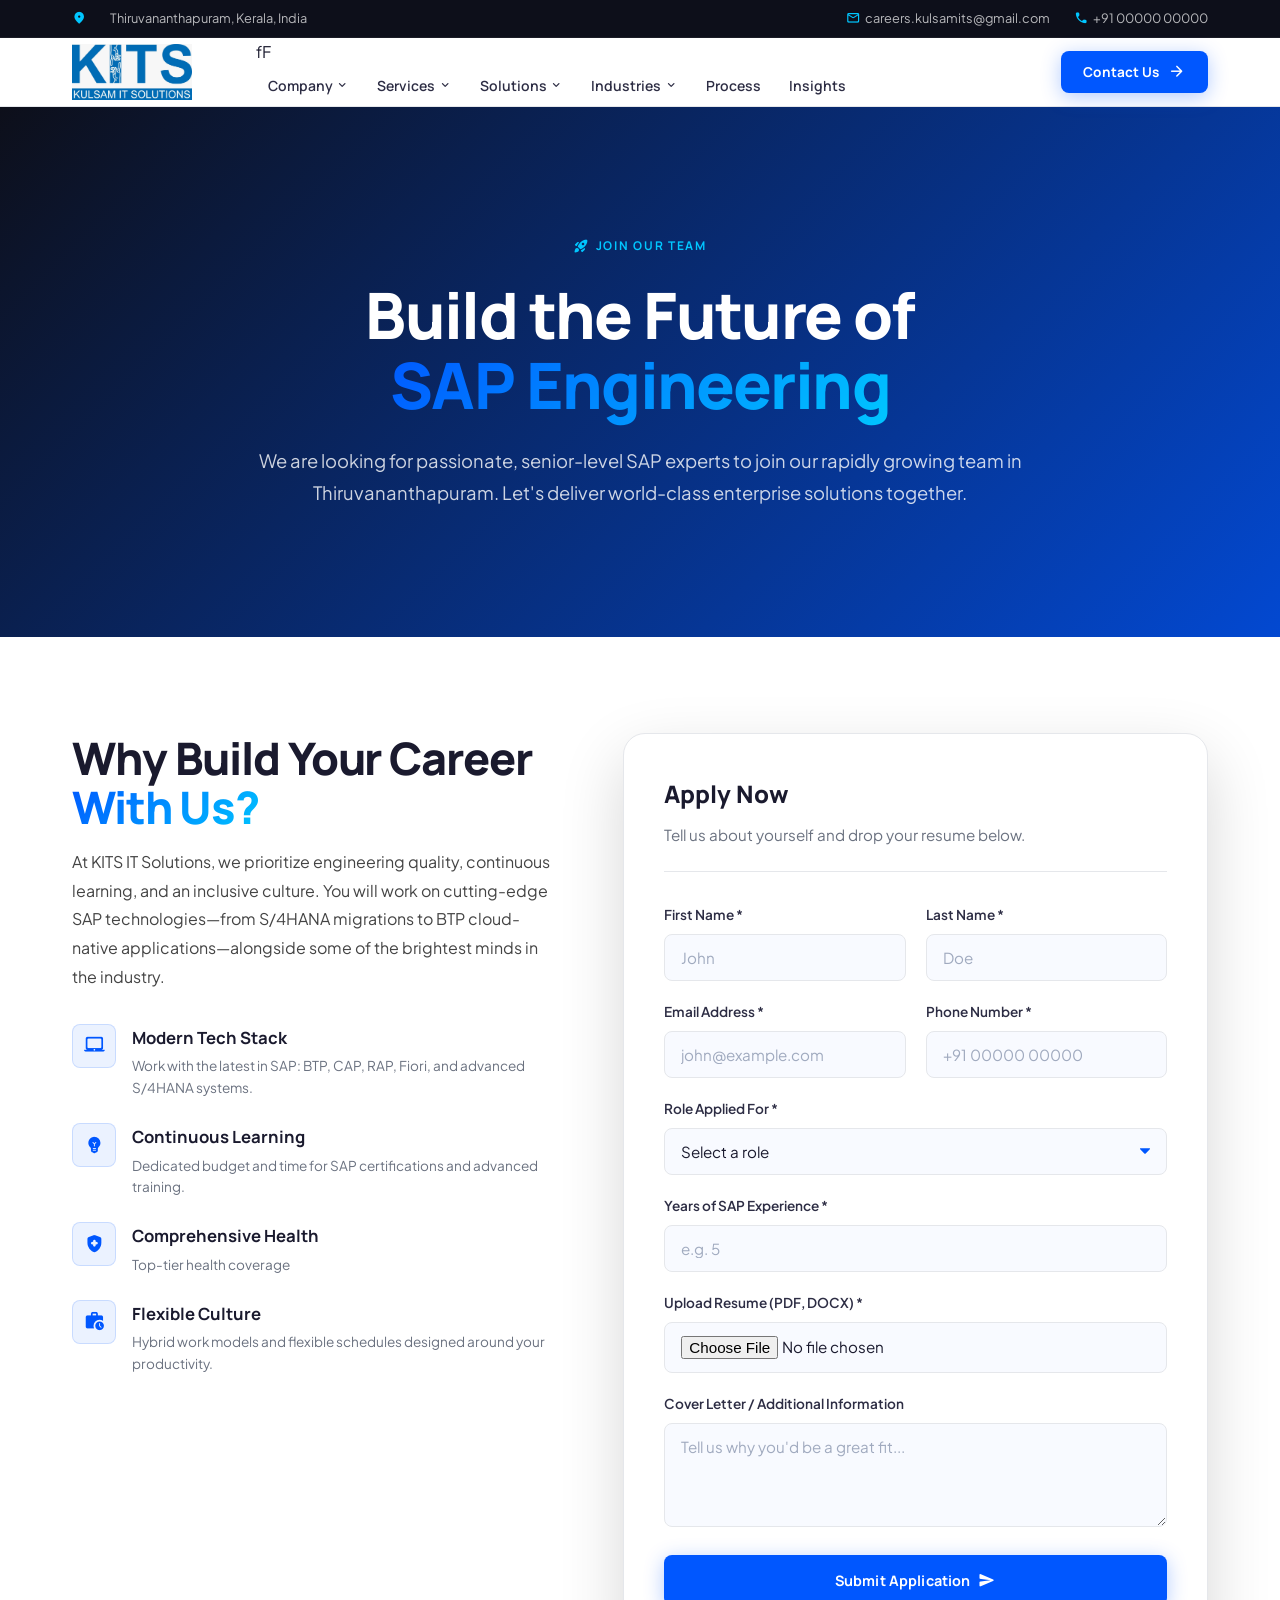
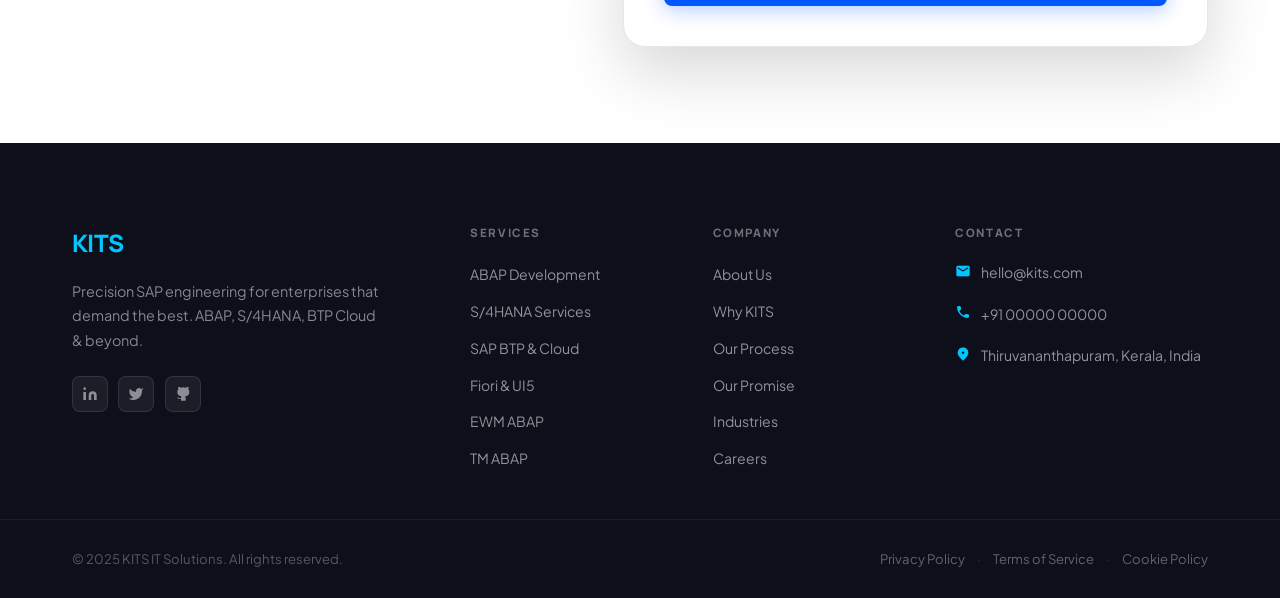
==== commit cf20fc20: "careers.html" ====
--- a/careers.html
+++ b/careers.html
@@ -226,78 +226,72 @@
           </div>
           
           <!-- We use formsubmit.co to send the application directly to the email without a backend -->
-          <form action="https://formbold.com/s/9XlZM" method="POST" enctype="multipart/form-data" class="apply-form">
-            
-            <!-- Formsubmit Configurations -->
-            <input type="hidden" name="_subject" value="New Career Application from KITS Website!">
-            <input type="hidden" name="_captcha" value="false">
-            <input type="hidden" name="_template" value="table">
-            <!-- The _next input can be set to redirect to a thank you page. We can use the current page for now -->
-            <!-- <input type="hidden" name="_next" value="https://yourwebsite.com/thanks.html"> -->
-
-            <div class="form-row">
-              <div class="form-group">
-                <label for="firstName">First Name *</label>
-                <input type="text" id="firstName" name="First Name" class="form-control" required placeholder="John">
-              </div>
-              <div class="form-group">
-                <label for="lastName">Last Name *</label>
-                <input type="text" id="lastName" name="Last Name" class="form-control" required placeholder="Doe">
-              </div>
-            </div>
-
-            <div class="form-row">
-              <div class="form-group">
-                <label for="email">Email Address *</label>
-                <input type="email" id="email" name="Email" class="form-control" required placeholder="john@example.com">
-              </div>
-              <div class="form-group">
-                <label for="phone">Phone Number *</label>
-                <input type="tel" id="phone" name="Phone" class="form-control" required placeholder="+91 00000 00000">
-              </div>
-            </div>
-
-            <div class="form-group">
-              <label for="role">Role Applied For *</label>
-              <select id="role" name="Role" class="form-control form-select" required>
-                <option value="" disabled selected>Select a role</option>
-                <option value="Senior SAP ABAP Developer">Senior SAP ABAP Developer</option>
-                <option value="SAP S/4HANA Consultant">SAP S/4HANA Consultant</option>
-                <option value="SAP BTP / CAP Developer">SAP BTP / CAP Developer</option>
-                <option value="SAP Fiori / UI5 Developer">SAP Fiori / UI5 Developer</option>
-                <option value="SAP EWM Specialist">SAP EWM Specialist</option>
-                <option value="SAP TM Specialist">SAP TM Specialist</option>
-                <option value="Other">Other</option>
-              </select>
-            </div>
-
-            <div class="form-group">
-              <label for="experience">Years of SAP Experience *</label>
-              <input type="number" id="experience" name="Experience (Years)" class="form-control" required min="0" max="40" placeholder="e.g. 5">
-            </div>
-
-            <div class="form-group">
-              <label for="resume">Upload Resume (PDF, DOCX) *</label>
-              <div class="file-upload-wrapper">
-                <input type="file" id="resume" name="attachment" class="file-input" accept=".pdf,.doc,.docx" required>
-                <div class="file-upload-ui">
-                  <span class="material-icons-round file-icon">cloud_upload</span>
-                  <span class="file-text">Click or drag file to upload</span>
-                  <span class="file-name" id="fileName">No file chosen</span>
-                </div>
-              </div>
-            </div>
-
-            <div class="form-group">
-              <label for="message">Cover Letter / Additional Information</label>
-              <textarea id="message" name="Message" class="form-control" rows="4" placeholder="Tell us why you'd be a great fit..."></textarea>
-            </div>
-
-            <button type="submit" class="btn btn-primary submit-btn">
-              Submit Application
-              <span class="material-icons-round">send</span>
-            </button>
-          </form>
+<form action="https://formbold.com/s/9XlZM" method="POST" enctype="multipart/form-data" class="apply-form">
+
+  <div class="form-row">
+    <div class="form-group">
+      <label for="firstName">First Name *</label>
+      <input type="text" id="firstName" name="first_name" class="form-control" required placeholder="John">
+    </div>
+
+    <div class="form-group">
+      <label for="lastName">Last Name *</label>
+      <input type="text" id="lastName" name="last_name" class="form-control" required placeholder="Doe">
+    </div>
+  </div>
+
+  <div class="form-row">
+    <div class="form-group">
+      <label for="email">Email Address *</label>
+      <input type="email" id="email" name="email" class="form-control" required placeholder="john@example.com">
+    </div>
+
+    <div class="form-group">
+      <label for="phone">Phone Number *</label>
+      <input type="tel" id="phone" name="phone" class="form-control" required placeholder="+91 00000 00000">
+    </div>
+  </div>
+
+  <div class="form-group">
+    <label for="role">Role Applied For *</label>
+    <select id="role" name="role" class="form-control form-select" required>
+      <option value="" disabled selected>Select a role</option>
+      <option value="Senior SAP ABAP Developer">Senior SAP ABAP Developer</option>
+      <option value="SAP S/4HANA Consultant">SAP S/4HANA Consultant</option>
+      <option value="SAP BTP / CAP Developer">SAP BTP / CAP Developer</option>
+      <option value="SAP Fiori / UI5 Developer">SAP Fiori / UI5 Developer</option>
+      <option value="SAP EWM Specialist">SAP EWM Specialist</option>
+      <option value="SAP TM Specialist">SAP TM Specialist</option>
+      <option value="Other">Other</option>
+    </select>
+  </div>
+
+  <div class="form-group">
+    <label for="experience">Years of SAP Experience *</label>
+    <input type="number" id="experience" name="experience" class="form-control" required min="0" max="40" placeholder="e.g. 5">
+  </div>
+
+  <div class="form-group">
+    <label for="resume">Upload Resume (PDF, DOCX) *</label>
+    <input type="file"
+           id="resume"
+           name="resume"
+           class="form-control"
+           accept=".pdf,.doc,.docx"
+           required>
+  </div>
+
+  <div class="form-group">
+    <label for="message">Cover Letter / Additional Information</label>
+    <textarea id="message" name="message" class="form-control" rows="4" placeholder="Tell us why you'd be a great fit..."></textarea>
+  </div>
+
+  <button type="submit" class="btn btn-primary submit-btn">
+    Submit Application
+    <span class="material-icons-round">send</span>
+  </button>
+
+</form>
         </div>
       </div>
     </div>
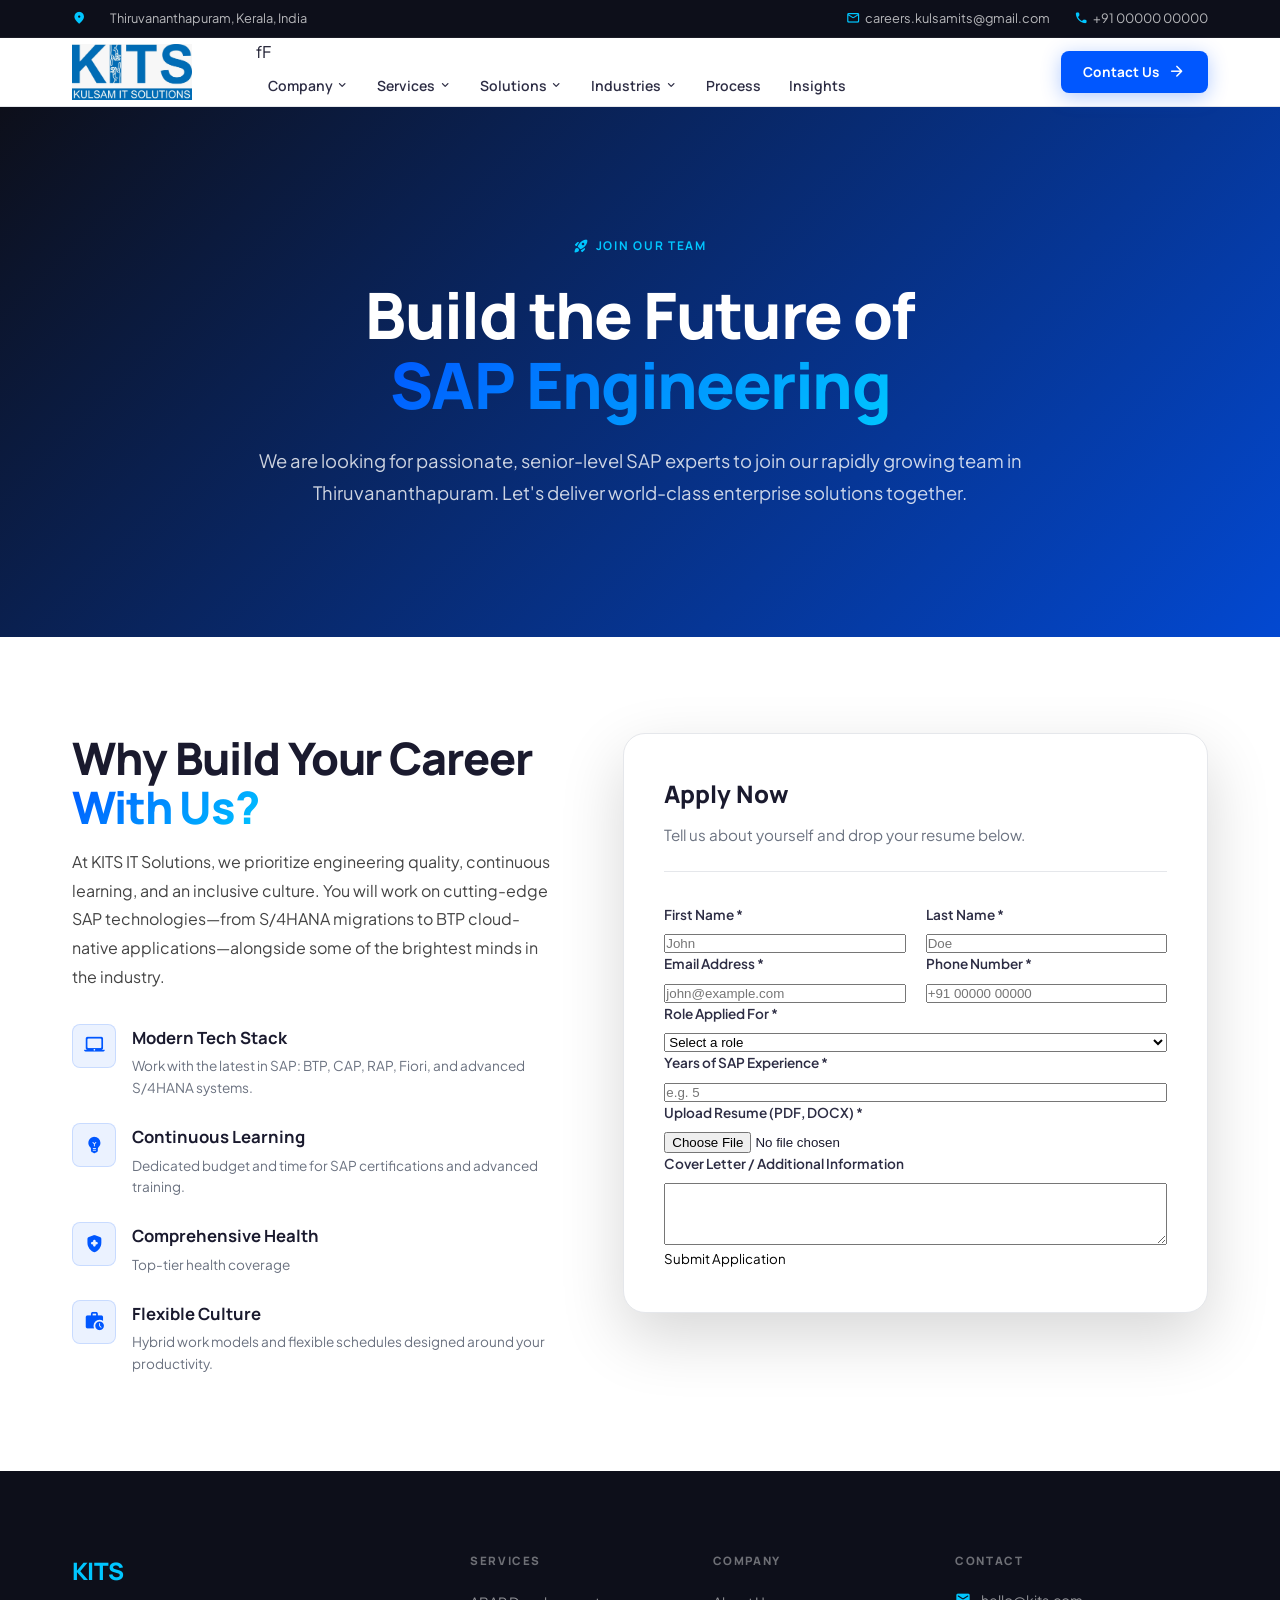
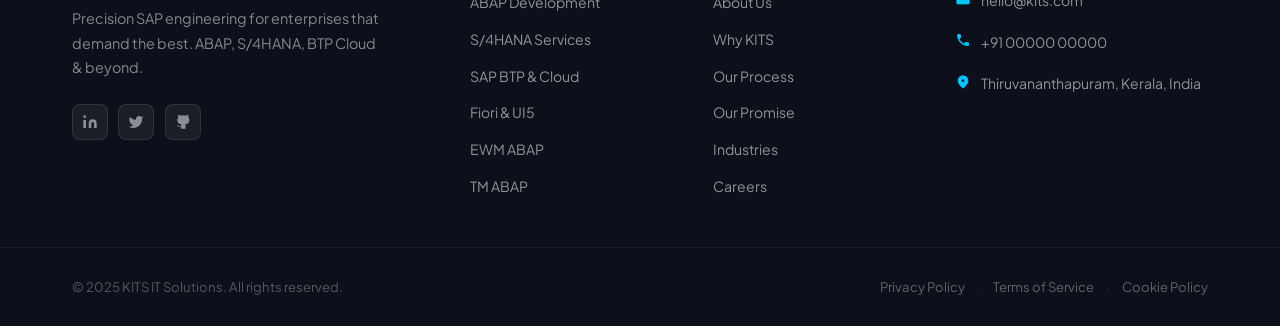
==== commit d089144f: "careers.html" ====
--- a/careers.html
+++ b/careers.html
@@ -226,35 +226,37 @@
           </div>
           
           <!-- We use formsubmit.co to send the application directly to the email without a backend -->
-<form action="https://formbold.com/s/9XlZM" method="POST" enctype="multipart/form-data" class="apply-form">
+<form action="https://api.web3forms.com/submit" method="POST" enctype="multipart/form-data">
+
+  <input type="hidden" name="access_key" value="51e6e782-d7ca-4ca6-b2fe-ba7984c4a634">
 
   <div class="form-row">
     <div class="form-group">
       <label for="firstName">First Name *</label>
-      <input type="text" id="firstName" name="first_name" class="form-control" required placeholder="John">
+      <input type="text" id="firstName" name="first_name" required placeholder="John">
     </div>
 
     <div class="form-group">
       <label for="lastName">Last Name *</label>
-      <input type="text" id="lastName" name="last_name" class="form-control" required placeholder="Doe">
+      <input type="text" id="lastName" name="last_name" required placeholder="Doe">
     </div>
   </div>
 
   <div class="form-row">
     <div class="form-group">
       <label for="email">Email Address *</label>
-      <input type="email" id="email" name="email" class="form-control" required placeholder="john@example.com">
+      <input type="email" id="email" name="email" required placeholder="john@example.com">
     </div>
 
     <div class="form-group">
       <label for="phone">Phone Number *</label>
-      <input type="tel" id="phone" name="phone" class="form-control" required placeholder="+91 00000 00000">
+      <input type="tel" id="phone" name="phone" required placeholder="+91 00000 00000">
     </div>
   </div>
 
   <div class="form-group">
     <label for="role">Role Applied For *</label>
-    <select id="role" name="role" class="form-control form-select" required>
+    <select id="role" name="role" required>
       <option value="" disabled selected>Select a role</option>
       <option value="Senior SAP ABAP Developer">Senior SAP ABAP Developer</option>
       <option value="SAP S/4HANA Consultant">SAP S/4HANA Consultant</option>
@@ -268,27 +270,26 @@
 
   <div class="form-group">
     <label for="experience">Years of SAP Experience *</label>
-    <input type="number" id="experience" name="experience" class="form-control" required min="0" max="40" placeholder="e.g. 5">
-  </div>
-
+    <input type="number" id="experience" name="experience" min="0" max="40" required placeholder="e.g. 5">
+  </div>
+
+  <!-- FIXED FILE INPUT -->
   <div class="form-group">
     <label for="resume">Upload Resume (PDF, DOCX) *</label>
     <input type="file"
            id="resume"
-           name="resume"
-           class="form-control"
+           name="attachment"
            accept=".pdf,.doc,.docx"
            required>
   </div>
 
   <div class="form-group">
     <label for="message">Cover Letter / Additional Information</label>
-    <textarea id="message" name="message" class="form-control" rows="4" placeholder="Tell us why you'd be a great fit..."></textarea>
-  </div>
-
-  <button type="submit" class="btn btn-primary submit-btn">
+    <textarea id="message" name="message" rows="4"></textarea>
+  </div>
+
+  <button type="submit">
     Submit Application
-    <span class="material-icons-round">send</span>
   </button>
 
 </form>
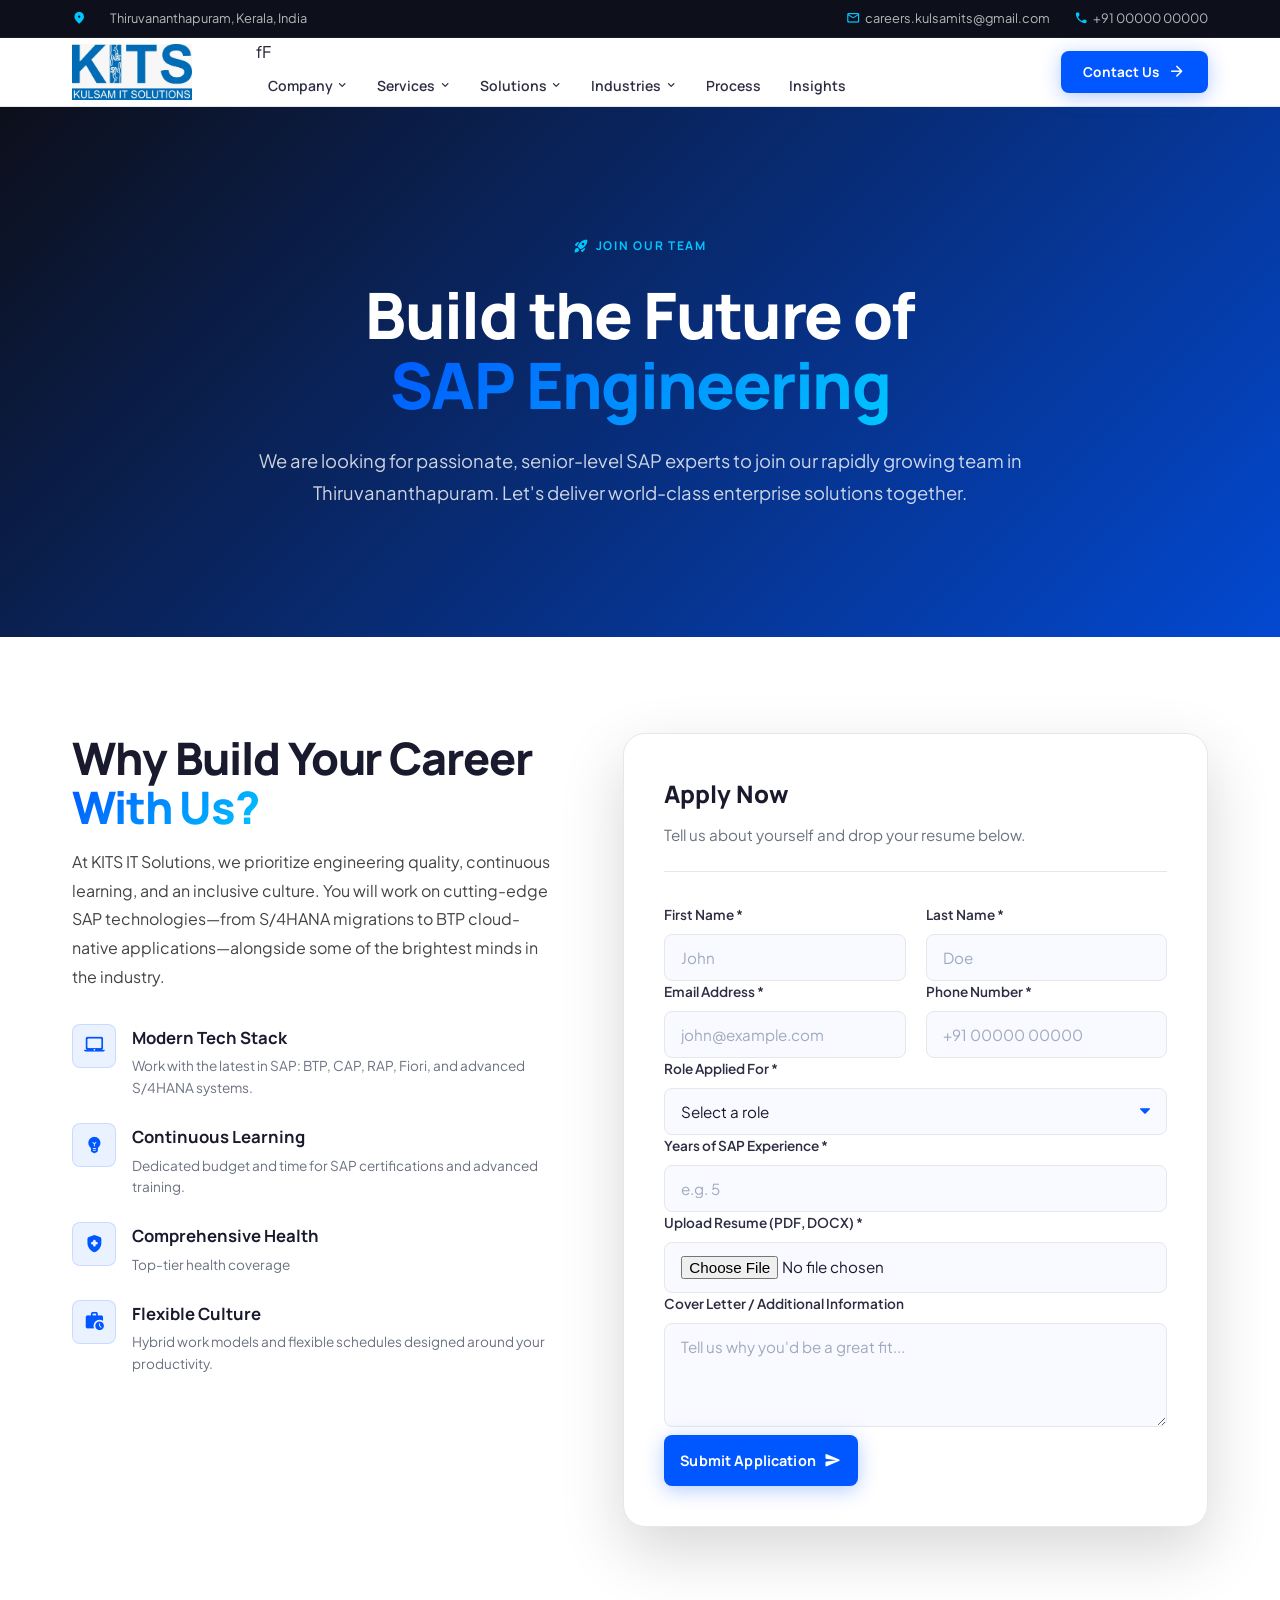
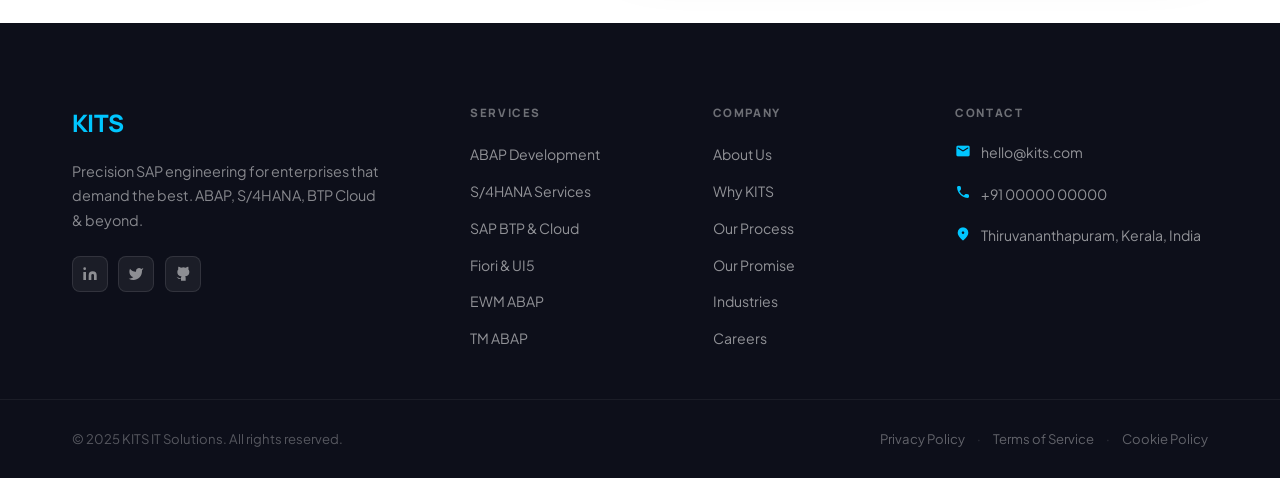
==== commit a967c83e: "careers.html" ====
--- a/careers.html
+++ b/careers.html
@@ -227,36 +227,35 @@
           
           <!-- We use formsubmit.co to send the application directly to the email without a backend -->
 <form action="https://api.web3forms.com/submit" method="POST" enctype="multipart/form-data">
-
   <input type="hidden" name="access_key" value="51e6e782-d7ca-4ca6-b2fe-ba7984c4a634">
 
   <div class="form-row">
     <div class="form-group">
       <label for="firstName">First Name *</label>
-      <input type="text" id="firstName" name="first_name" required placeholder="John">
+      <input type="text" id="firstName" name="first_name" class="form-control" required placeholder="John">
     </div>
 
     <div class="form-group">
       <label for="lastName">Last Name *</label>
-      <input type="text" id="lastName" name="last_name" required placeholder="Doe">
+      <input type="text" id="lastName" name="last_name" class="form-control" required placeholder="Doe">
     </div>
   </div>
 
   <div class="form-row">
     <div class="form-group">
       <label for="email">Email Address *</label>
-      <input type="email" id="email" name="email" required placeholder="john@example.com">
+      <input type="email" id="email" name="email" class="form-control" required placeholder="john@example.com">
     </div>
 
     <div class="form-group">
       <label for="phone">Phone Number *</label>
-      <input type="tel" id="phone" name="phone" required placeholder="+91 00000 00000">
+      <input type="tel" id="phone" name="phone" class="form-control" required placeholder="+91 00000 00000">
     </div>
   </div>
 
   <div class="form-group">
     <label for="role">Role Applied For *</label>
-    <select id="role" name="role" required>
+    <select id="role" name="role" class="form-control form-select" required>
       <option value="" disabled selected>Select a role</option>
       <option value="Senior SAP ABAP Developer">Senior SAP ABAP Developer</option>
       <option value="SAP S/4HANA Consultant">SAP S/4HANA Consultant</option>
@@ -270,26 +269,27 @@
 
   <div class="form-group">
     <label for="experience">Years of SAP Experience *</label>
-    <input type="number" id="experience" name="experience" min="0" max="40" required placeholder="e.g. 5">
-  </div>
-
-  <!-- FIXED FILE INPUT -->
+    <input type="number" id="experience" name="experience" class="form-control" required min="0" max="40" placeholder="e.g. 5">
+  </div>
+
   <div class="form-group">
     <label for="resume">Upload Resume (PDF, DOCX) *</label>
     <input type="file"
            id="resume"
-           name="attachment"
+           name="resume"
+           class="form-control"
            accept=".pdf,.doc,.docx"
            required>
   </div>
 
   <div class="form-group">
     <label for="message">Cover Letter / Additional Information</label>
-    <textarea id="message" name="message" rows="4"></textarea>
-  </div>
-
-  <button type="submit">
+    <textarea id="message" name="message" class="form-control" rows="4" placeholder="Tell us why you'd be a great fit..."></textarea>
+  </div>
+
+  <button type="submit" class="btn btn-primary submit-btn">
     Submit Application
+    <span class="material-icons-round">send</span>
   </button>
 
 </form>
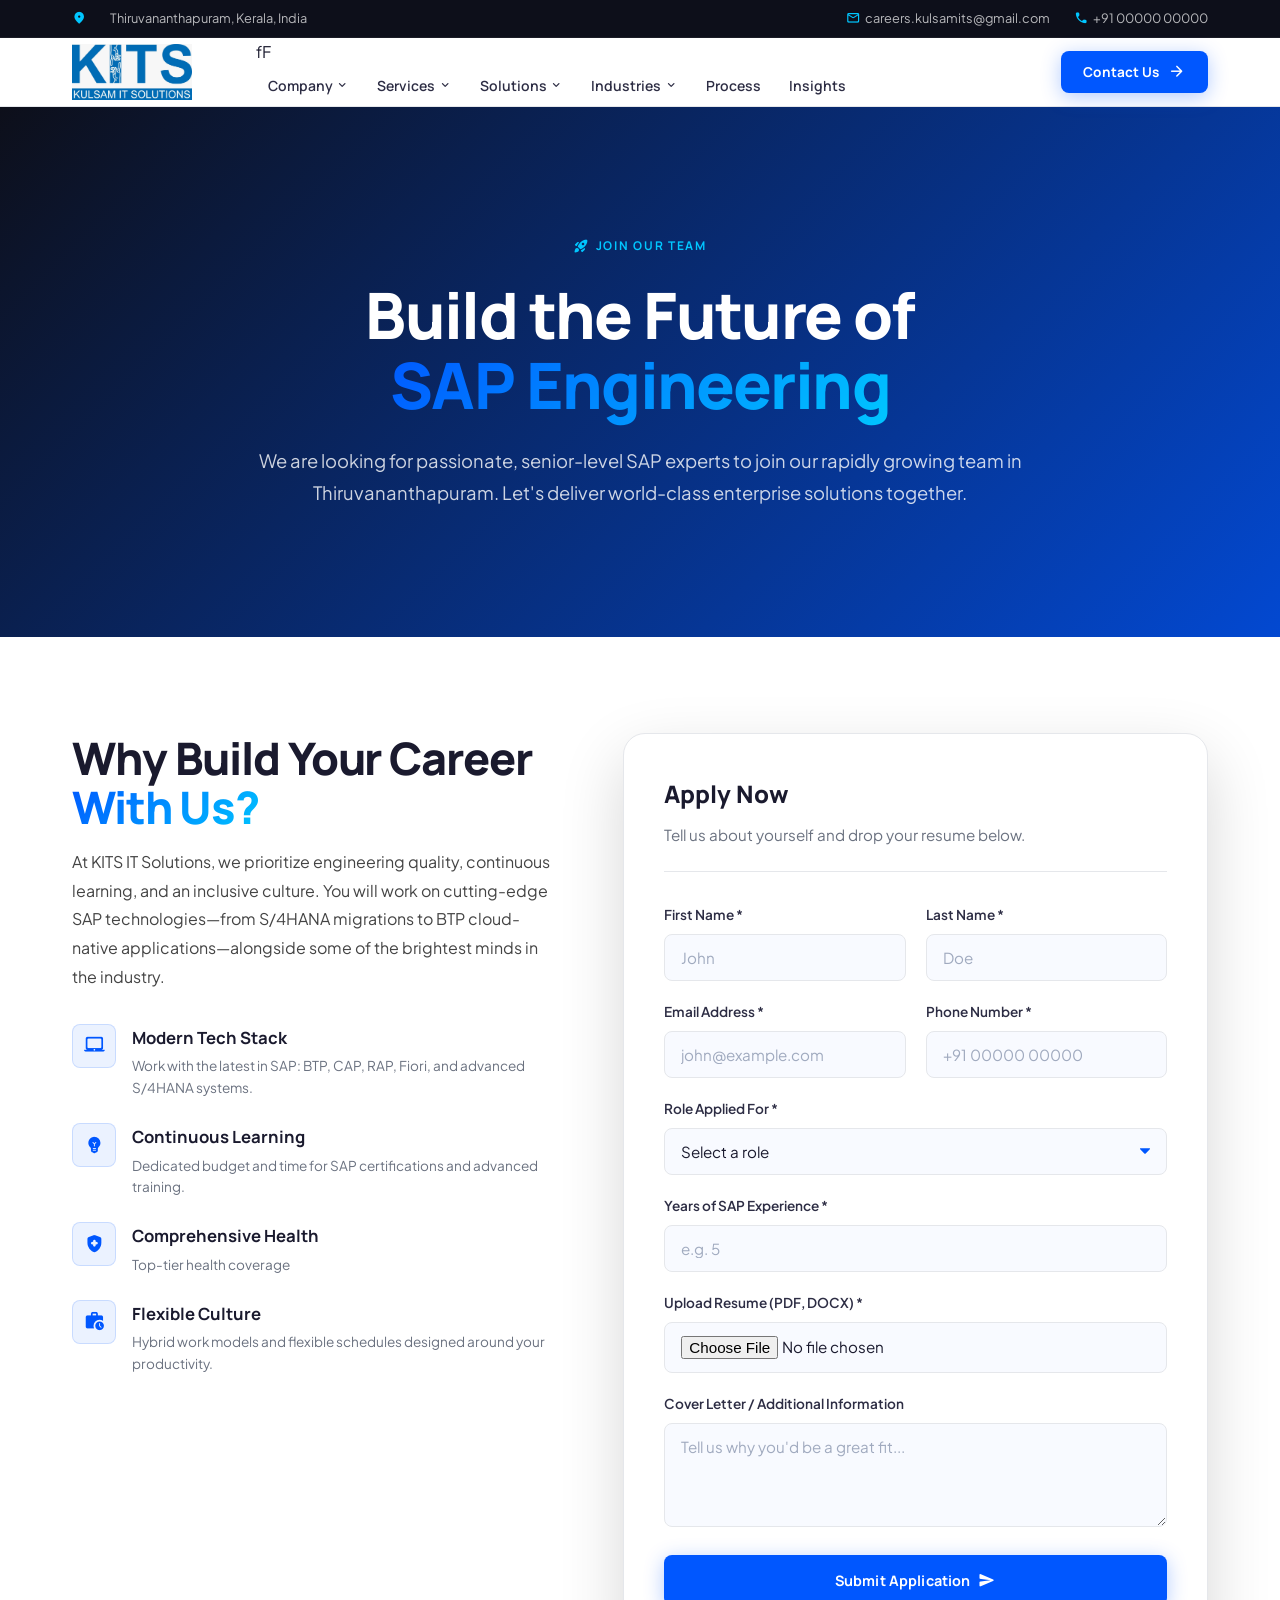
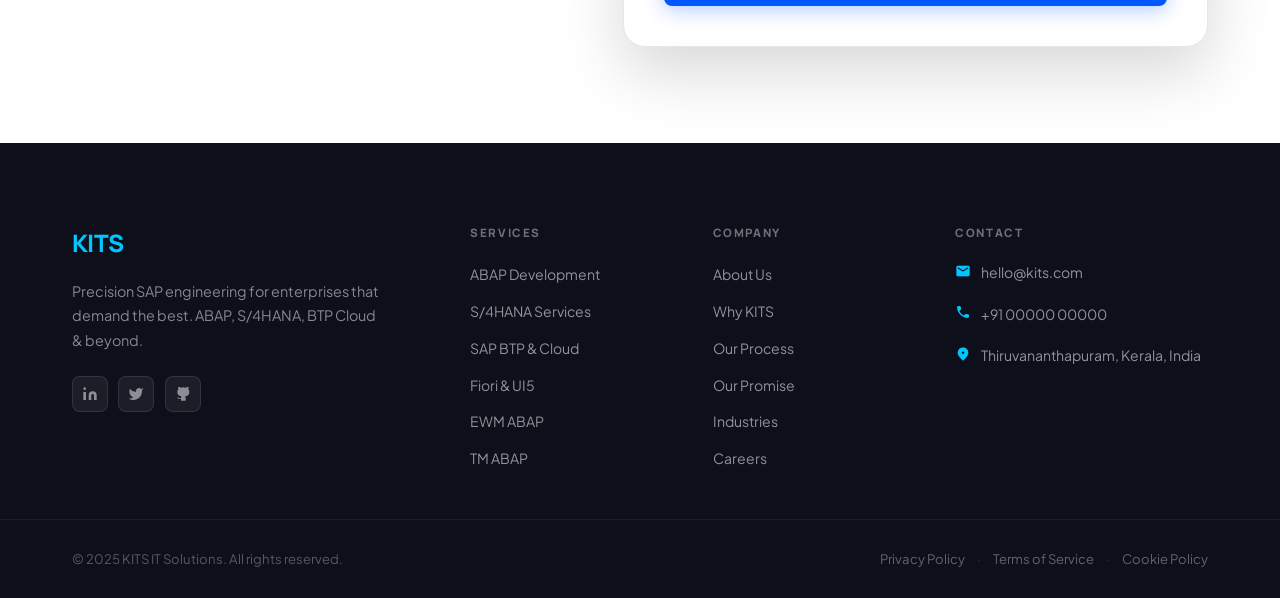
==== commit a6575b56: "careers.html" ====
--- a/careers.html
+++ b/careers.html
@@ -226,8 +226,7 @@
           </div>
           
           <!-- We use formsubmit.co to send the application directly to the email without a backend -->
-<form action="https://api.web3forms.com/submit" method="POST" enctype="multipart/form-data">
-  <input type="hidden" name="access_key" value="51e6e782-d7ca-4ca6-b2fe-ba7984c4a634">
+<form action="https://formbold.com/s/9xVdR" method="POST" enctype="multipart/form-data" class="apply-form">
 
   <div class="form-row">
     <div class="form-group">
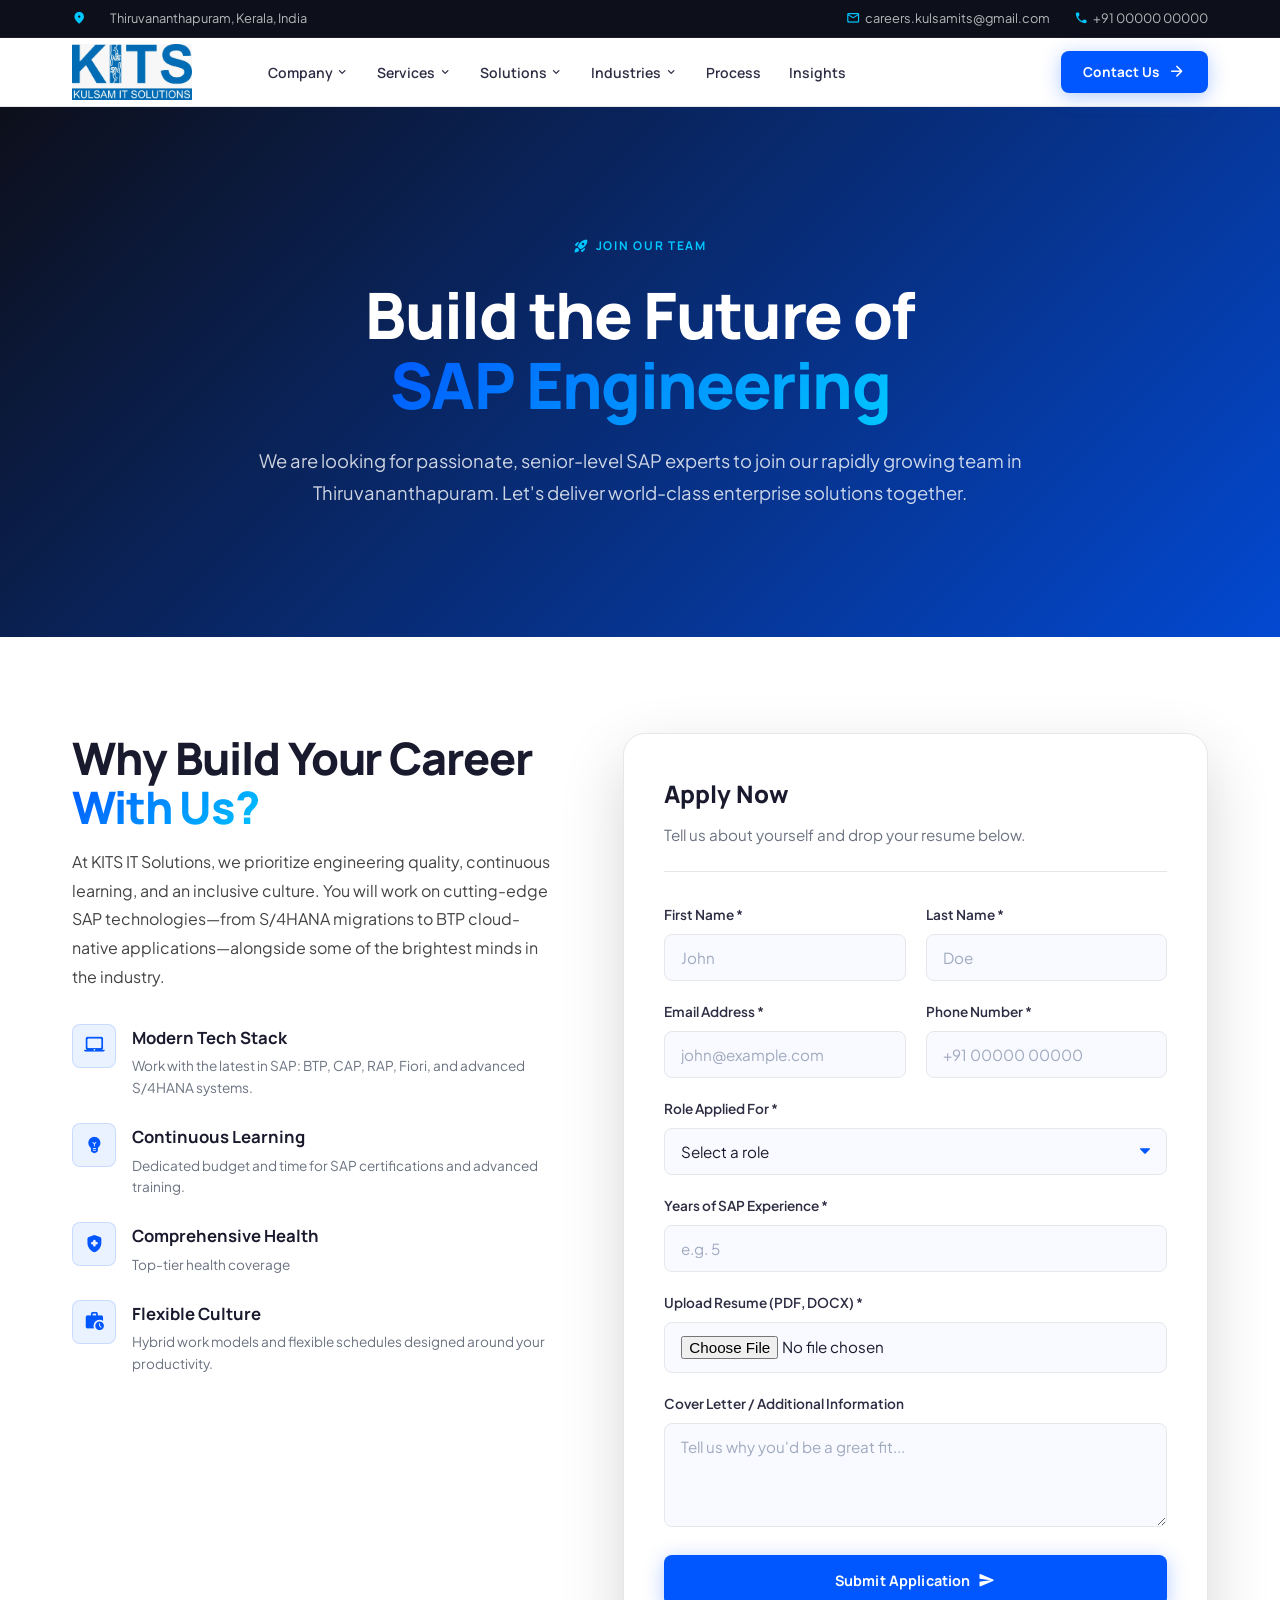
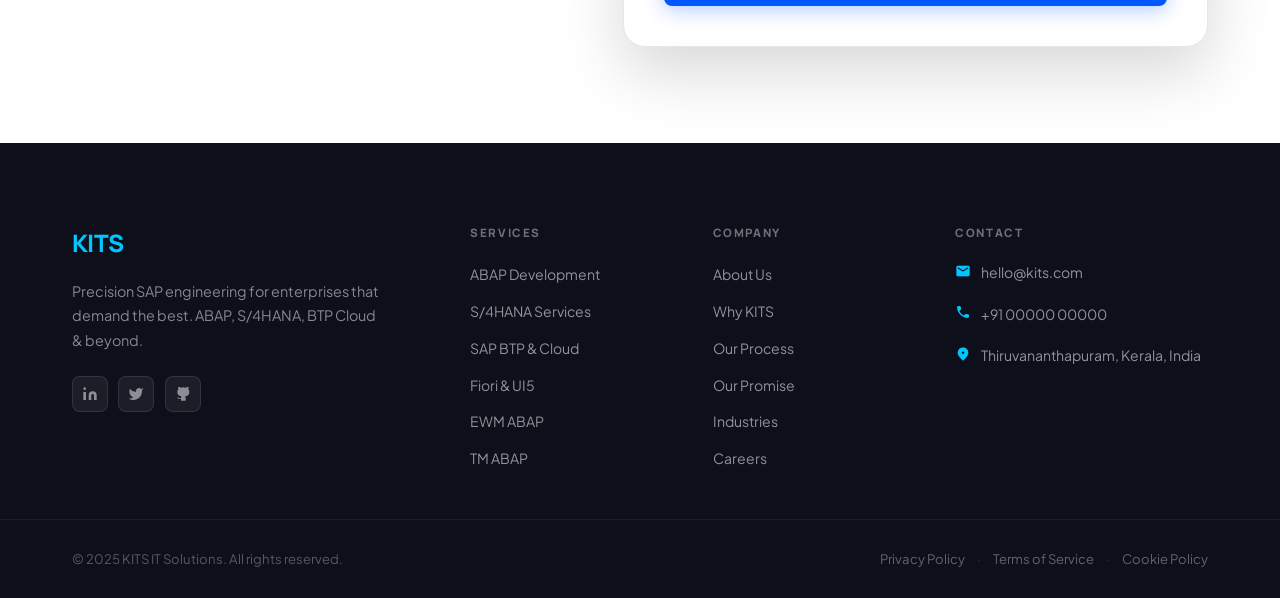
==== commit 56263abc: "careers.html" ====
--- a/careers.html
+++ b/careers.html
@@ -58,7 +58,7 @@
       </div>
     </a>
 
-    <nav class="nav-menu" aria-label="Main Navigation">fF
+    <nav class="nav-menu" aria-label="Main Navigation">
       <ul class="nav-list">
 
         <li class="has-dropdown">
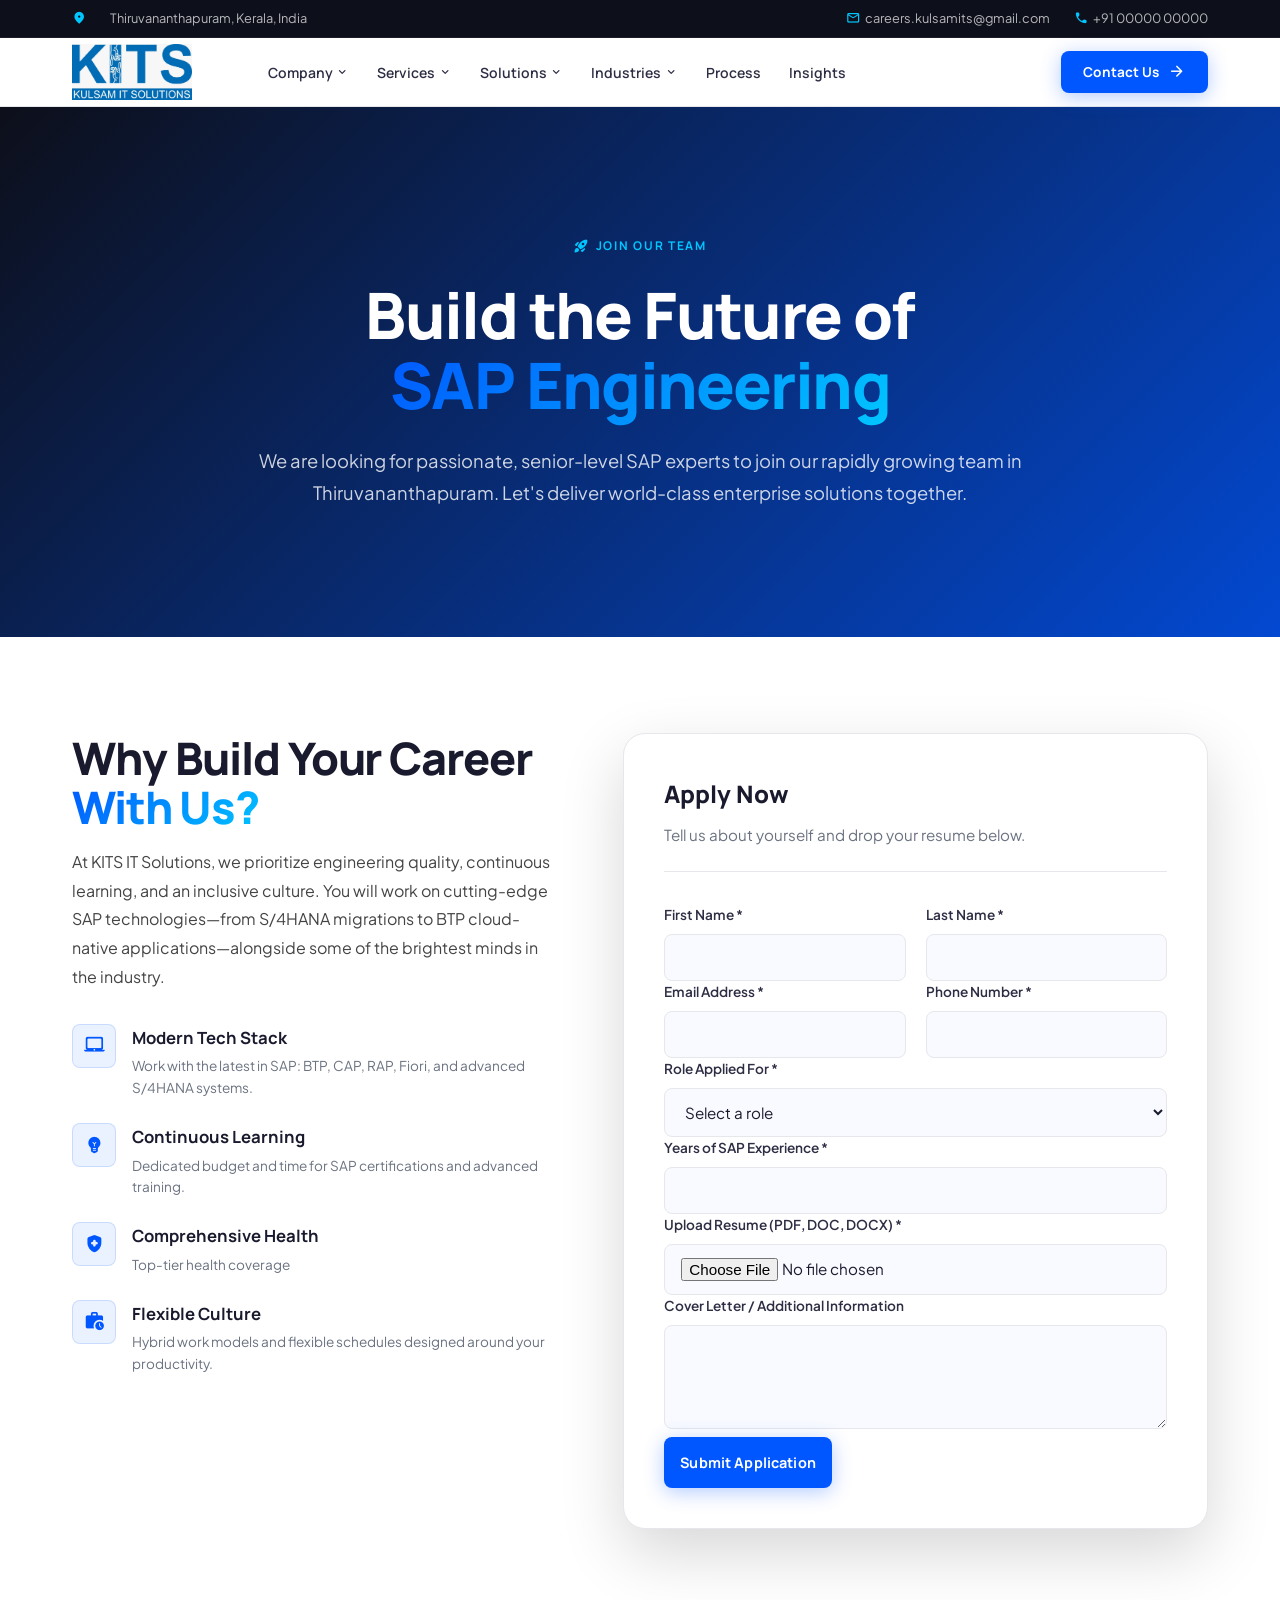
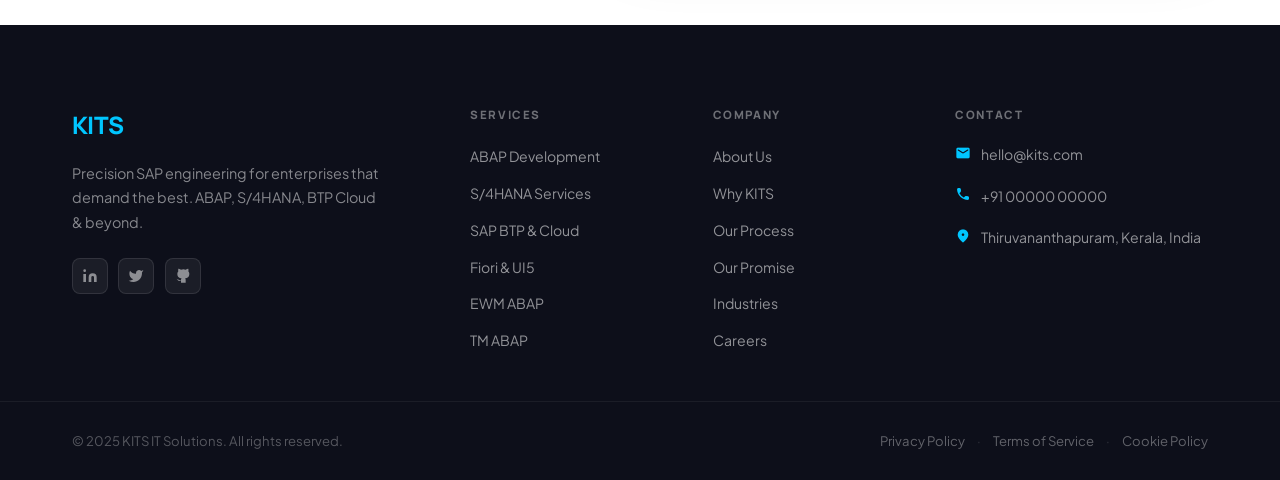
==== commit fec754ca: "careers.html" ====
--- a/careers.html
+++ b/careers.html
@@ -226,56 +226,62 @@
           </div>
           
           <!-- We use formsubmit.co to send the application directly to the email without a backend -->
-<form action="https://formbold.com/s/9xVdR" method="POST" enctype="multipart/form-data" class="apply-form">
+<form action="https://formsubmit.co/careers.kulsamits@gmail.com"
+      method="POST"
+      enctype="multipart/form-data">
+
+  <!-- Optional settings -->
+  <input type="hidden" name="_subject" value="New Job Application">
+  <input type="hidden" name="_captcha" value="false">
 
   <div class="form-row">
     <div class="form-group">
       <label for="firstName">First Name *</label>
-      <input type="text" id="firstName" name="first_name" class="form-control" required placeholder="John">
+      <input type="text" id="firstName" name="first_name" class="form-control" required>
     </div>
 
     <div class="form-group">
       <label for="lastName">Last Name *</label>
-      <input type="text" id="lastName" name="last_name" class="form-control" required placeholder="Doe">
+      <input type="text" id="lastName" name="last_name" class="form-control" required>
     </div>
   </div>
 
   <div class="form-row">
     <div class="form-group">
       <label for="email">Email Address *</label>
-      <input type="email" id="email" name="email" class="form-control" required placeholder="john@example.com">
+      <input type="email" id="email" name="email" class="form-control" required>
     </div>
 
     <div class="form-group">
       <label for="phone">Phone Number *</label>
-      <input type="tel" id="phone" name="phone" class="form-control" required placeholder="+91 00000 00000">
+      <input type="tel" id="phone" name="phone" class="form-control" required>
     </div>
   </div>
 
   <div class="form-group">
     <label for="role">Role Applied For *</label>
-    <select id="role" name="role" class="form-control form-select" required>
+    <select id="role" name="role" class="form-control" required>
       <option value="" disabled selected>Select a role</option>
-      <option value="Senior SAP ABAP Developer">Senior SAP ABAP Developer</option>
-      <option value="SAP S/4HANA Consultant">SAP S/4HANA Consultant</option>
-      <option value="SAP BTP / CAP Developer">SAP BTP / CAP Developer</option>
-      <option value="SAP Fiori / UI5 Developer">SAP Fiori / UI5 Developer</option>
-      <option value="SAP EWM Specialist">SAP EWM Specialist</option>
-      <option value="SAP TM Specialist">SAP TM Specialist</option>
-      <option value="Other">Other</option>
+      <option>Senior SAP ABAP Developer</option>
+      <option>SAP S/4HANA Consultant</option>
+      <option>SAP BTP / CAP Developer</option>
+      <option>SAP Fiori / UI5 Developer</option>
+      <option>SAP EWM Specialist</option>
+      <option>SAP TM Specialist</option>
+      <option>Other</option>
     </select>
   </div>
 
   <div class="form-group">
     <label for="experience">Years of SAP Experience *</label>
-    <input type="number" id="experience" name="experience" class="form-control" required min="0" max="40" placeholder="e.g. 5">
+    <input type="number" id="experience" name="experience" class="form-control" min="0" max="40" required>
   </div>
 
   <div class="form-group">
-    <label for="resume">Upload Resume (PDF, DOCX) *</label>
+    <label for="resume">Upload Resume (PDF, DOC, DOCX) *</label>
     <input type="file"
            id="resume"
-           name="resume"
+           name="attachment"
            class="form-control"
            accept=".pdf,.doc,.docx"
            required>
@@ -283,12 +289,11 @@
 
   <div class="form-group">
     <label for="message">Cover Letter / Additional Information</label>
-    <textarea id="message" name="message" class="form-control" rows="4" placeholder="Tell us why you'd be a great fit..."></textarea>
+    <textarea id="message" name="message" class="form-control" rows="4"></textarea>
   </div>
 
   <button type="submit" class="btn btn-primary submit-btn">
     Submit Application
-    <span class="material-icons-round">send</span>
   </button>
 
 </form>
